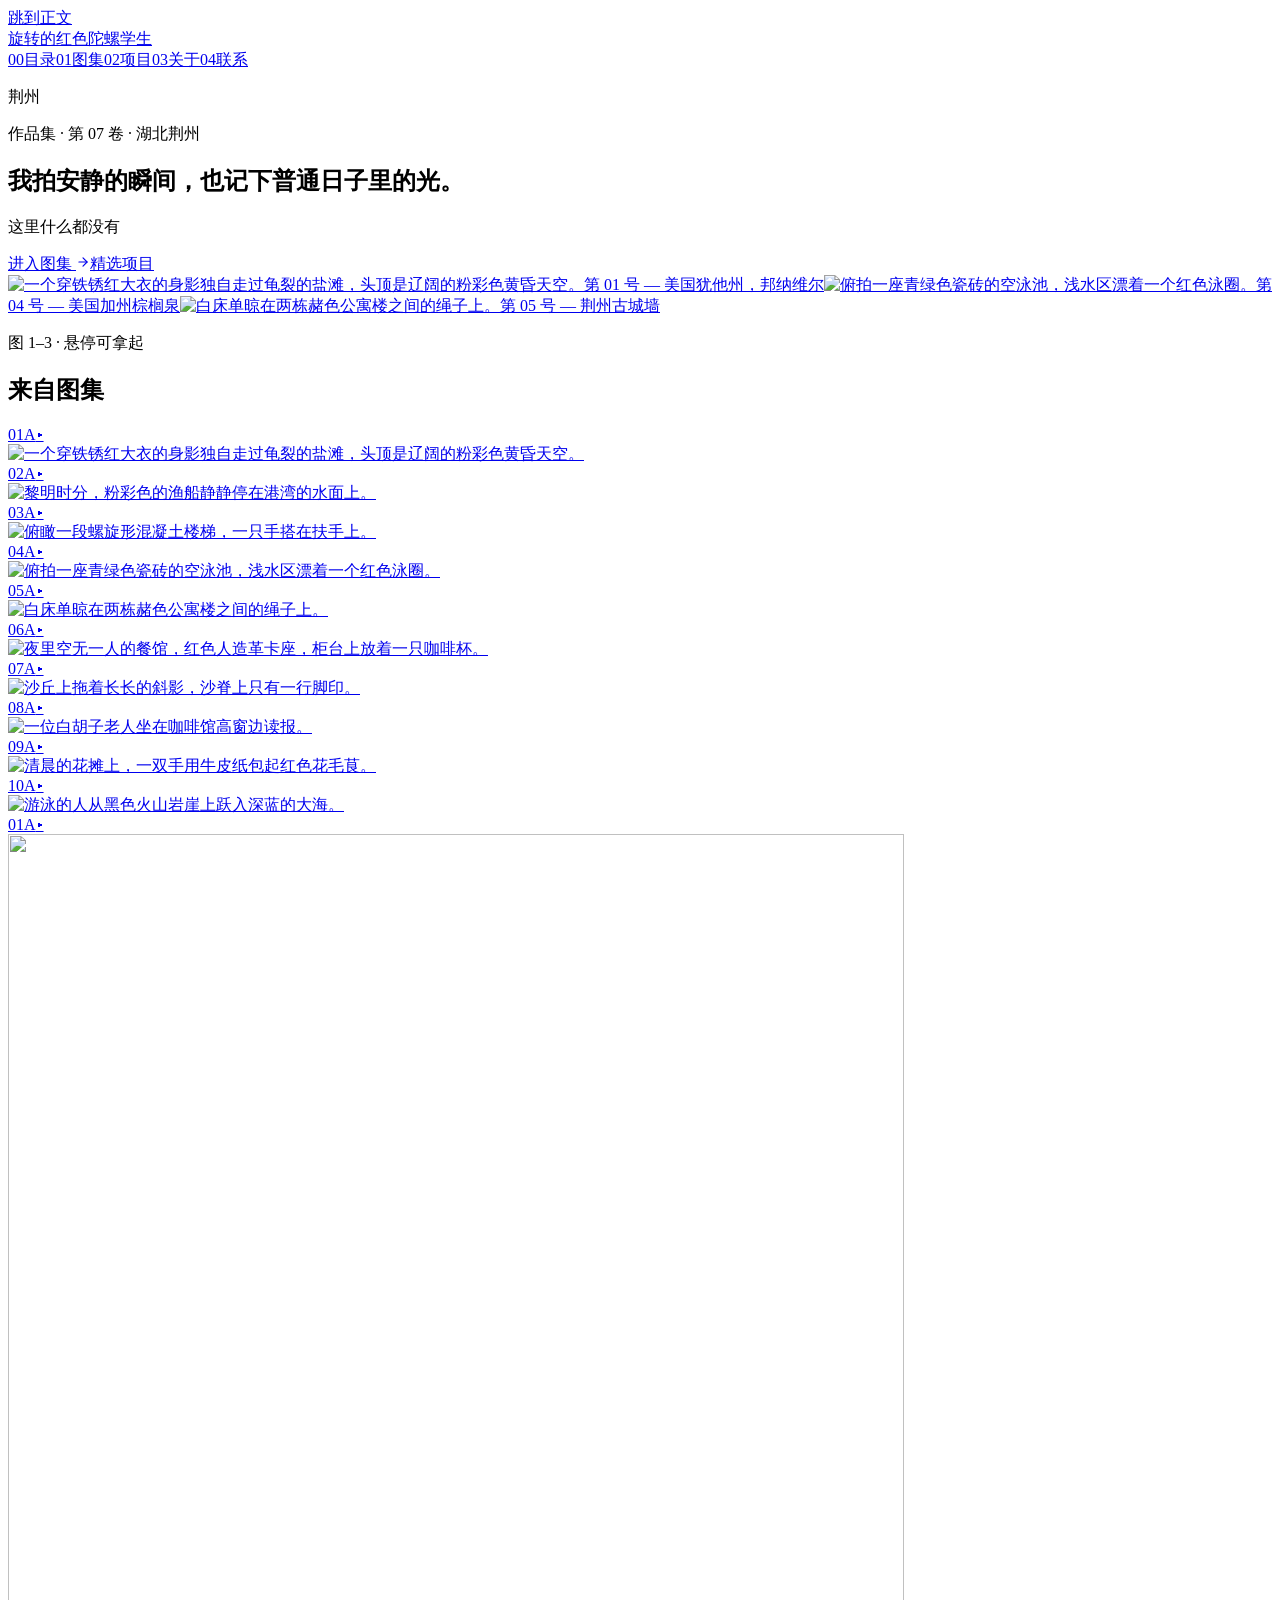
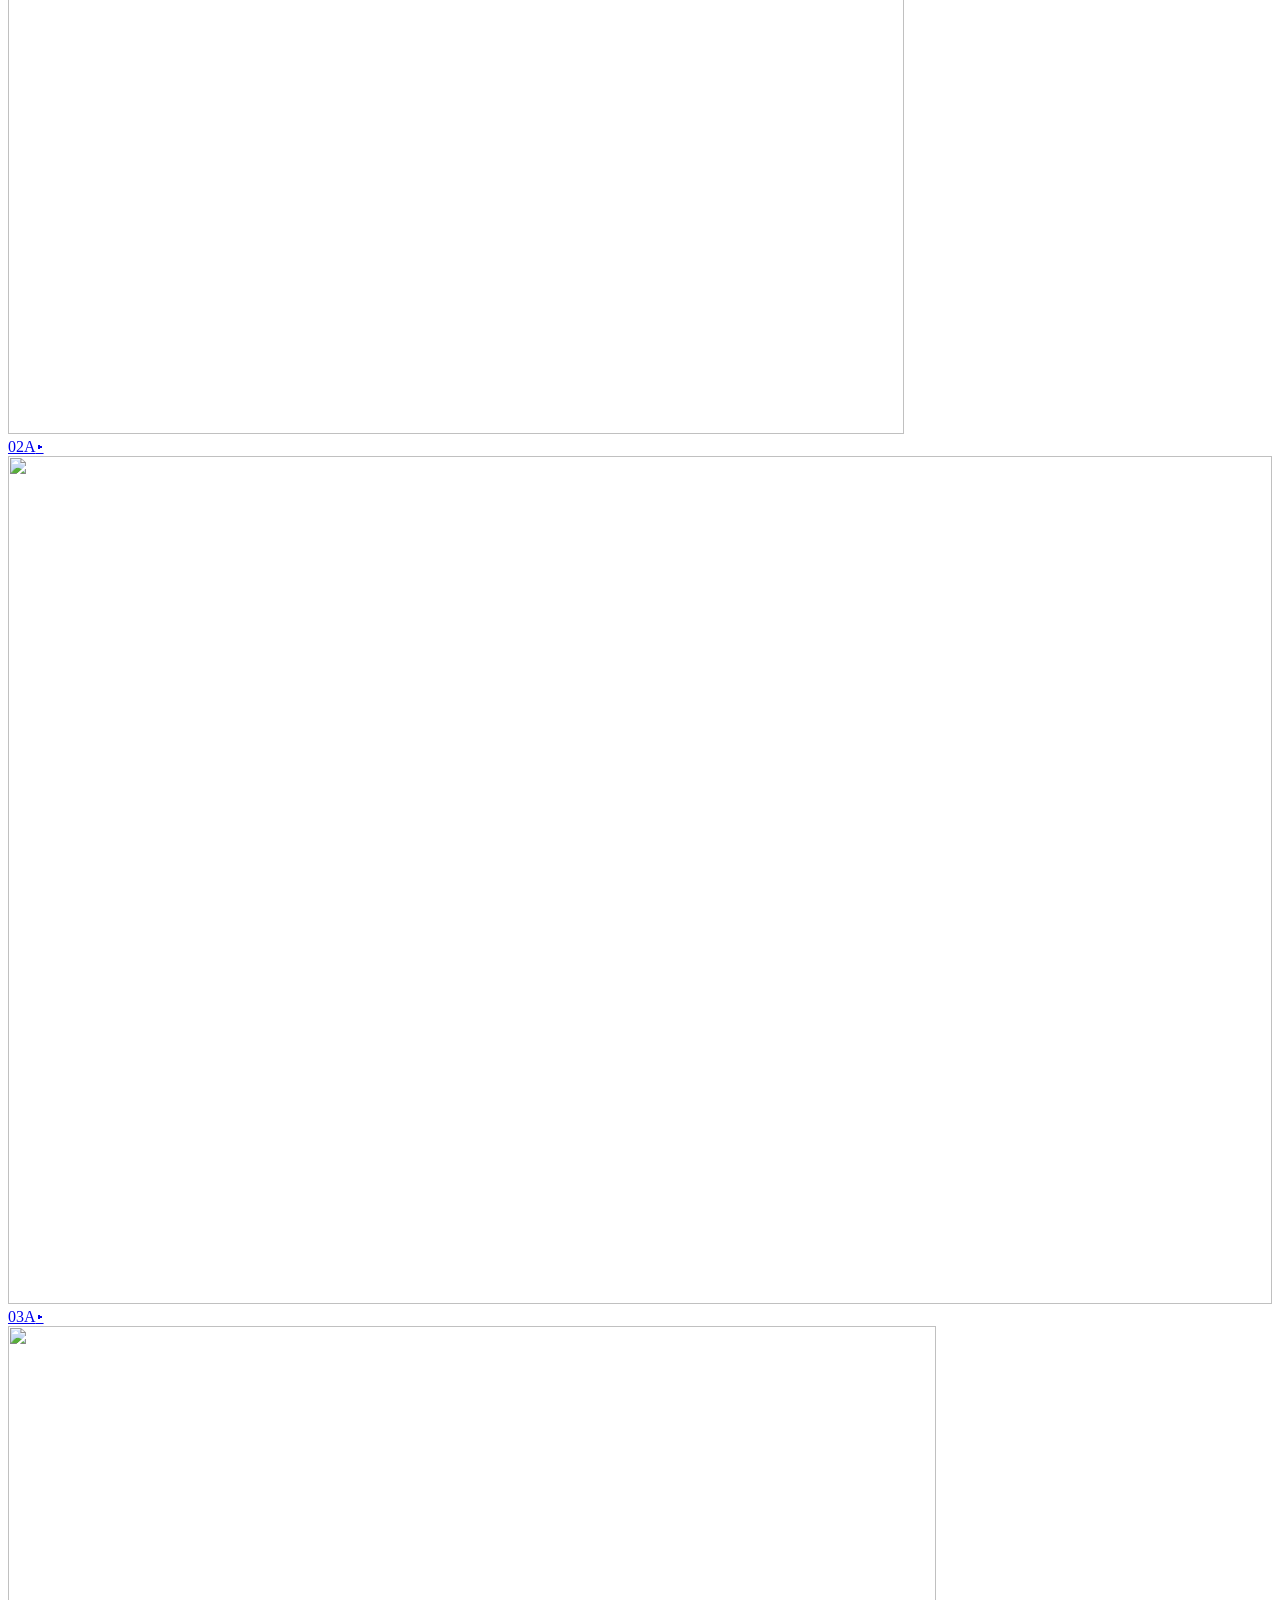
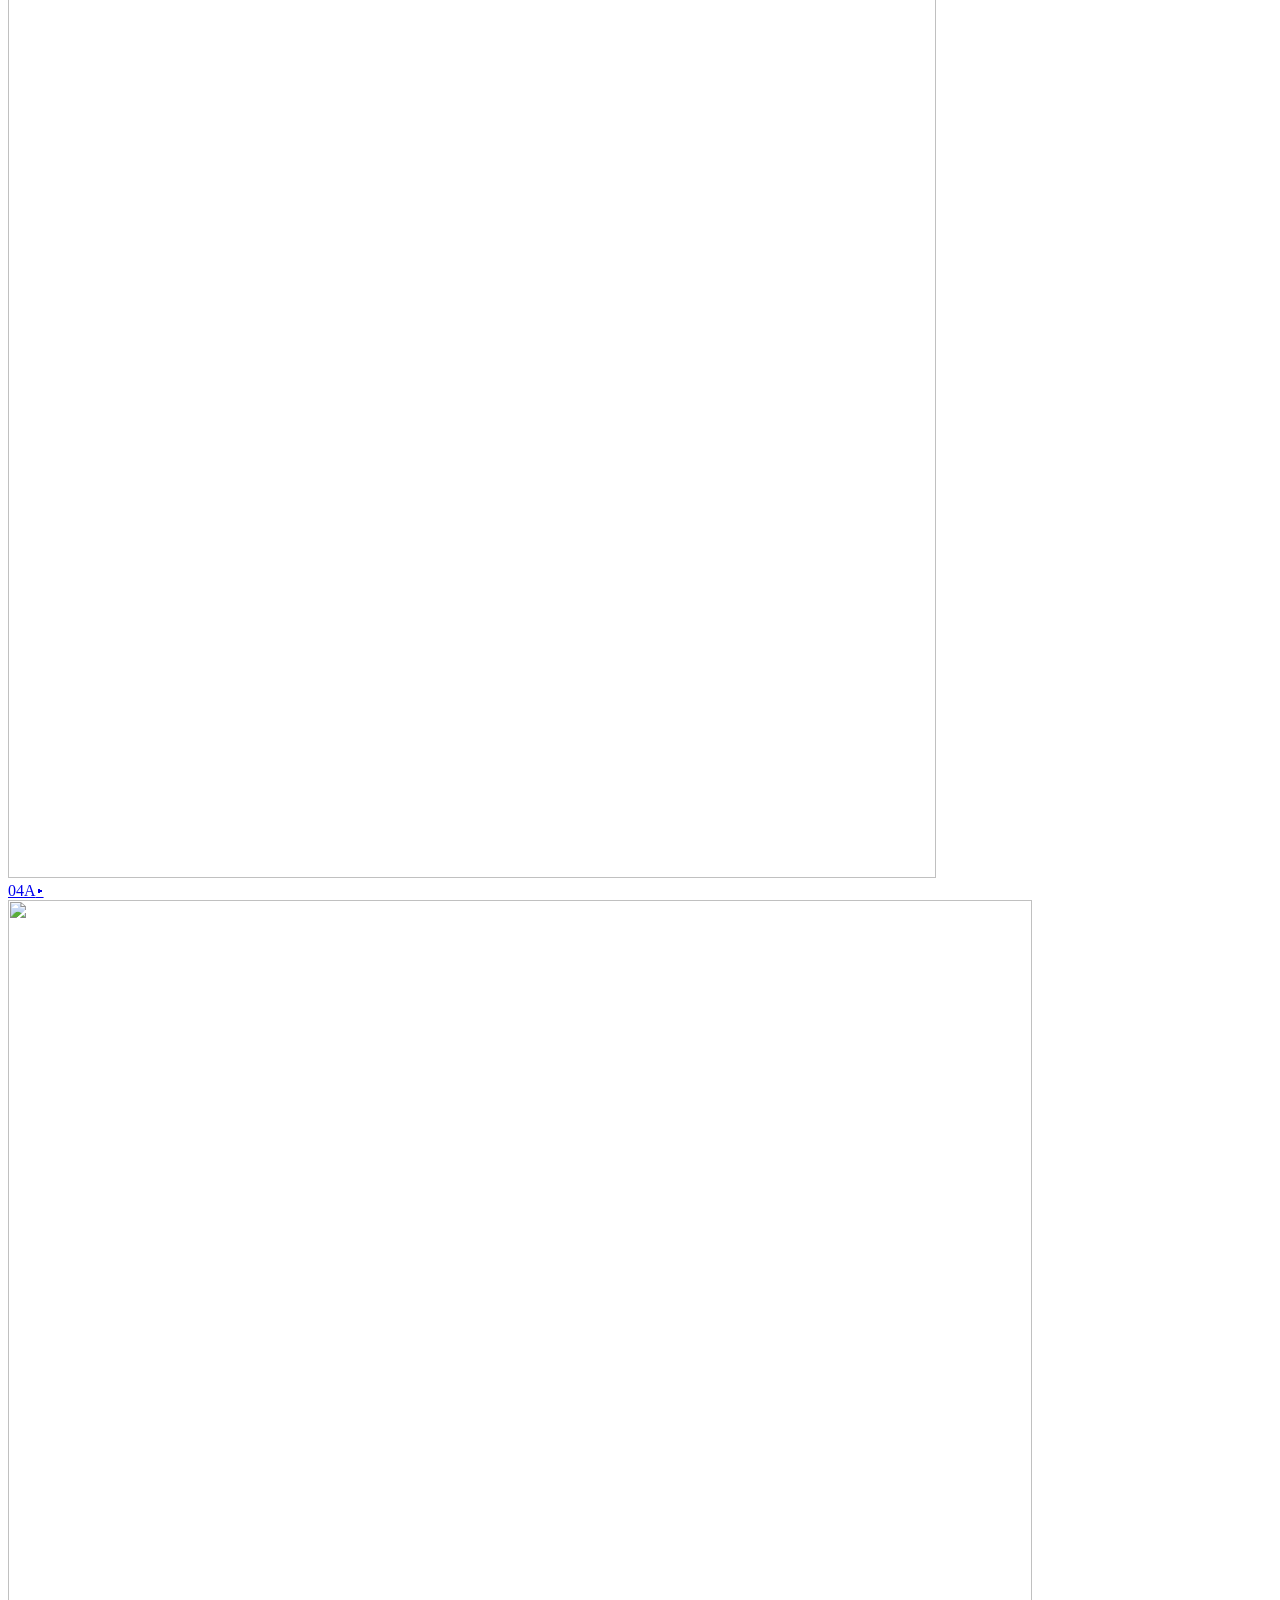
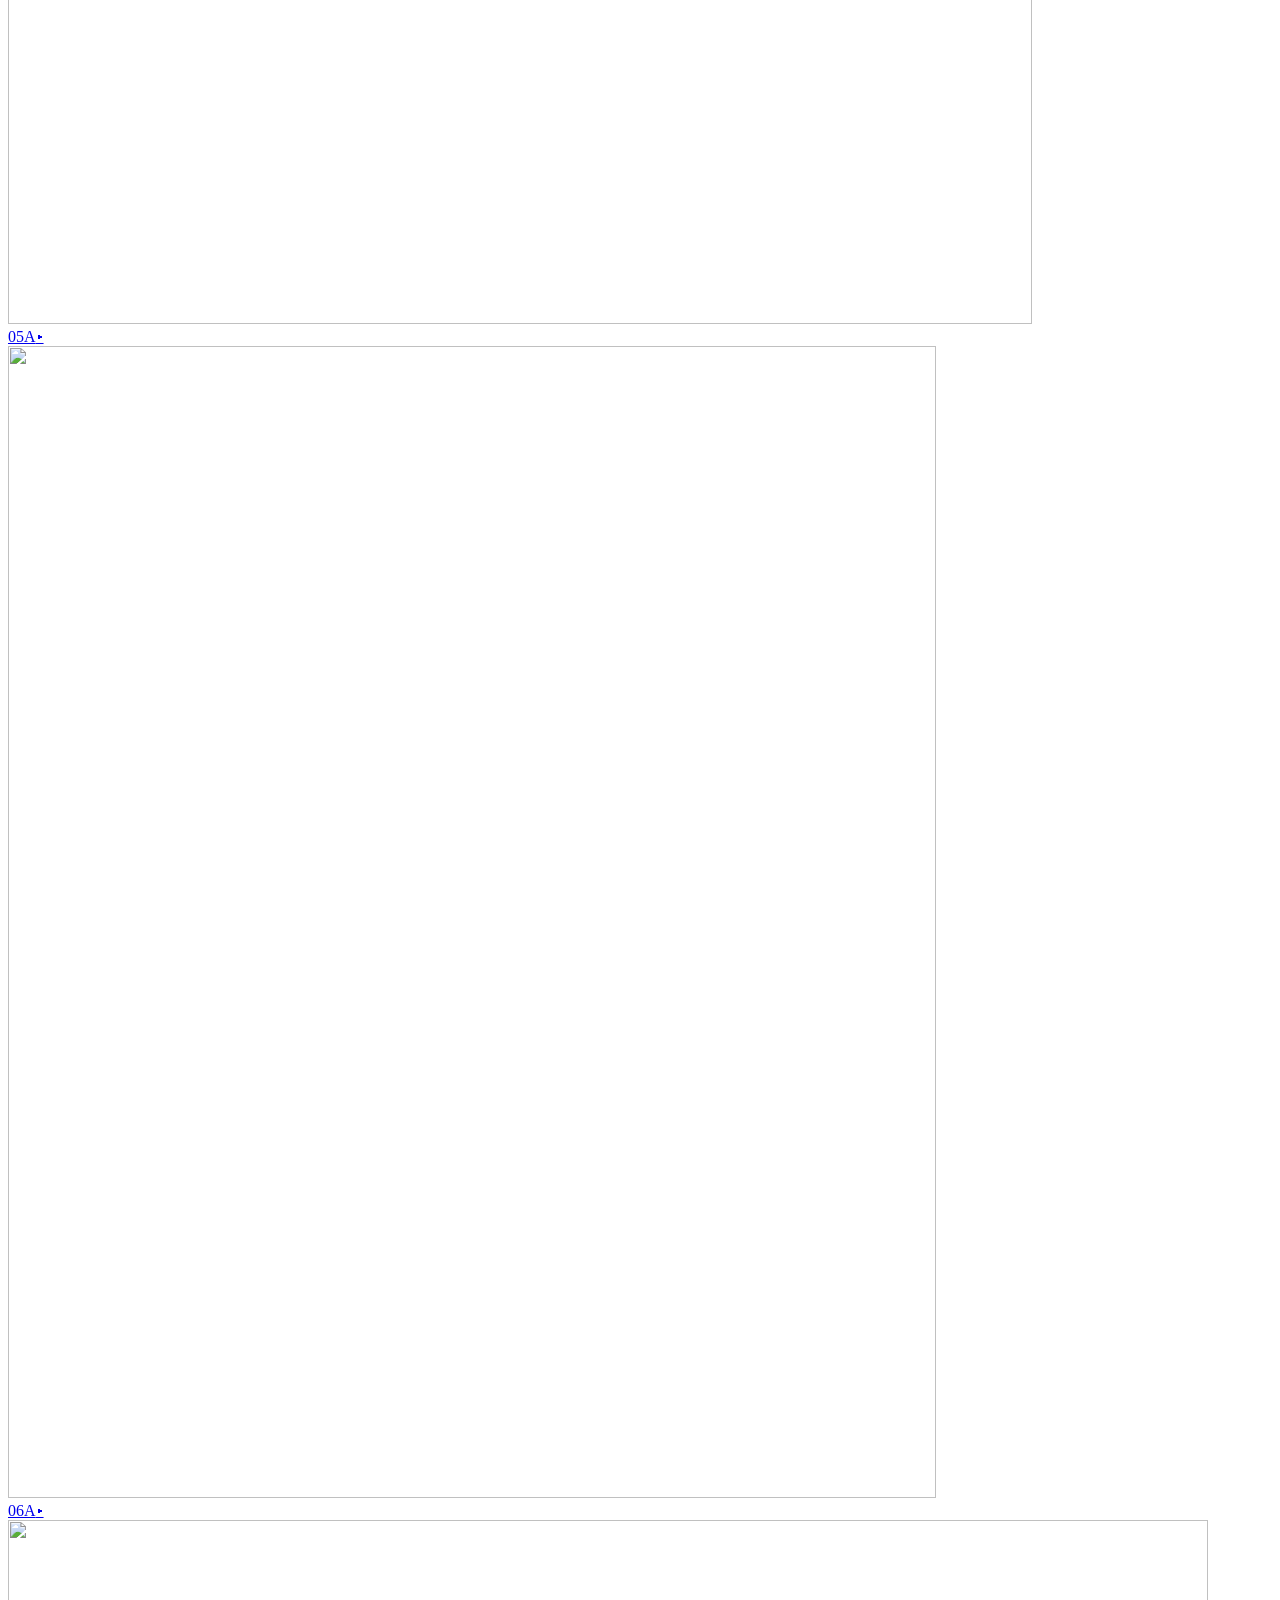
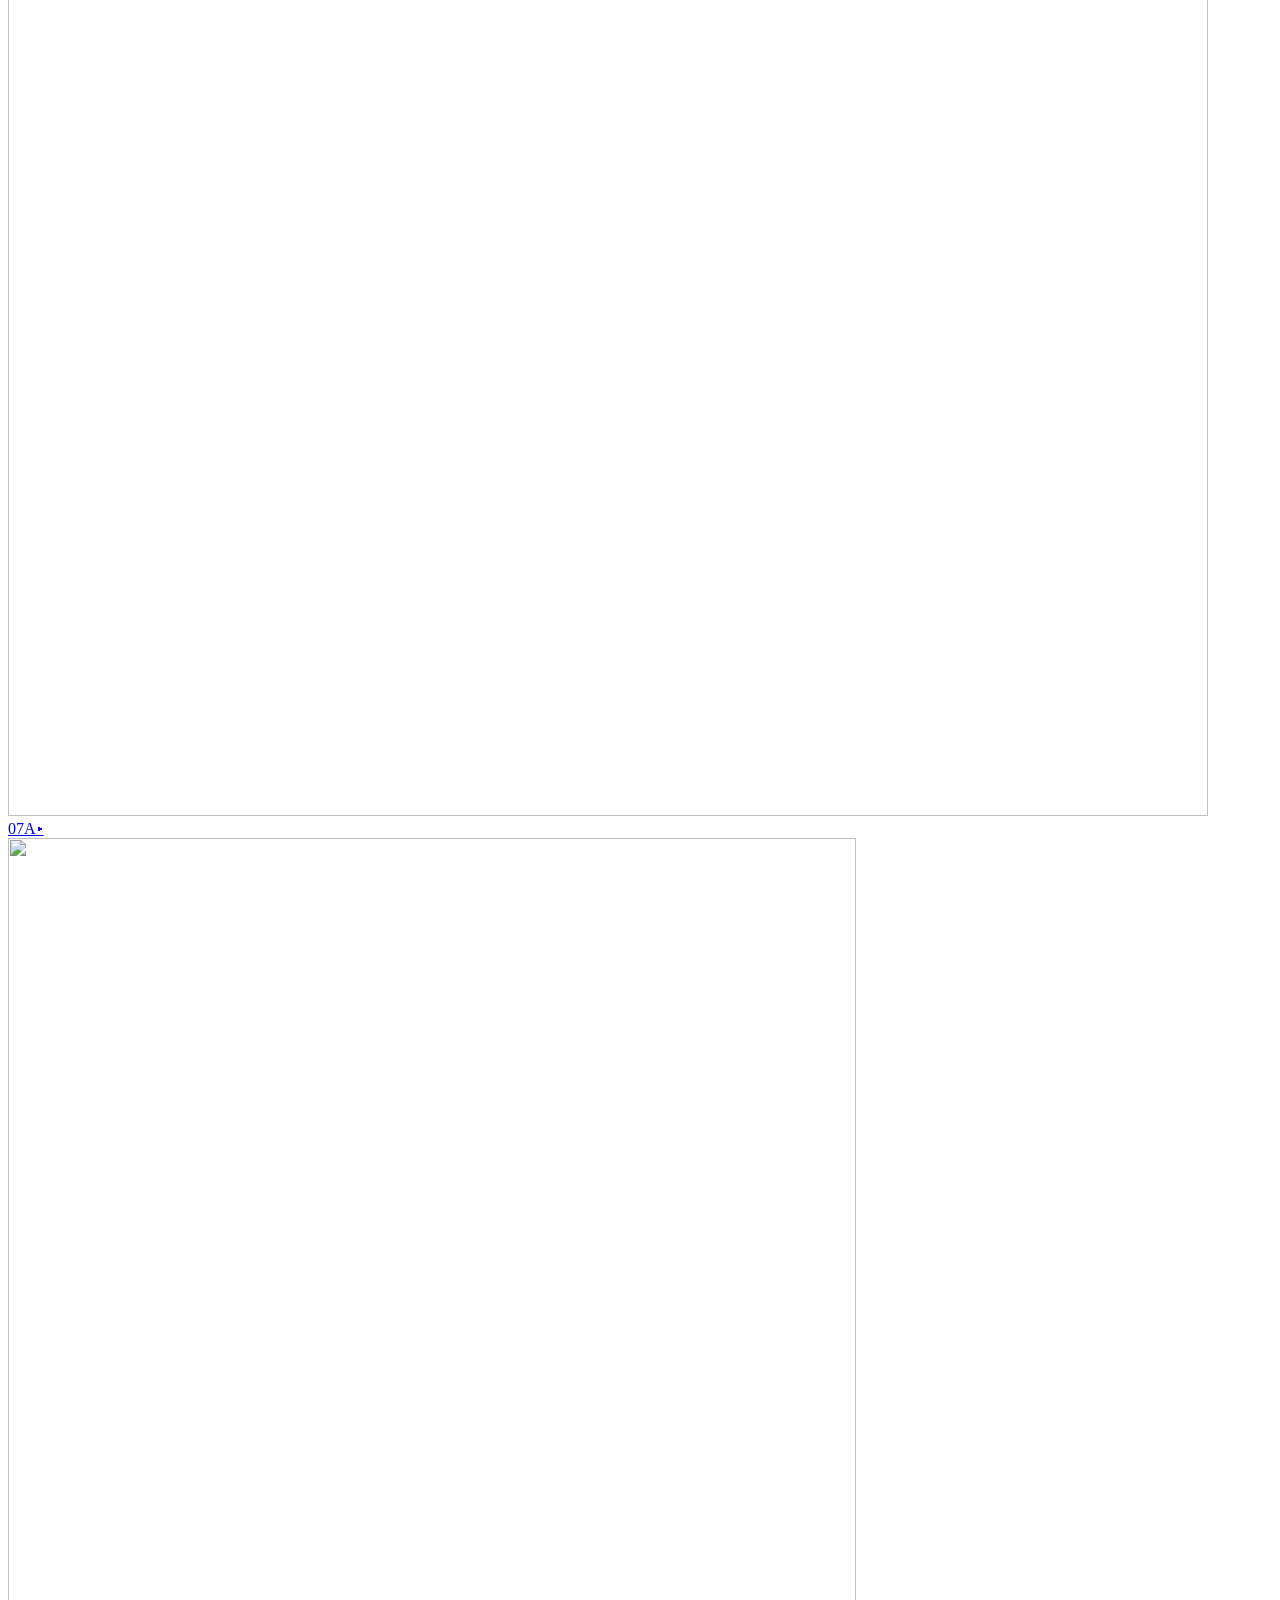
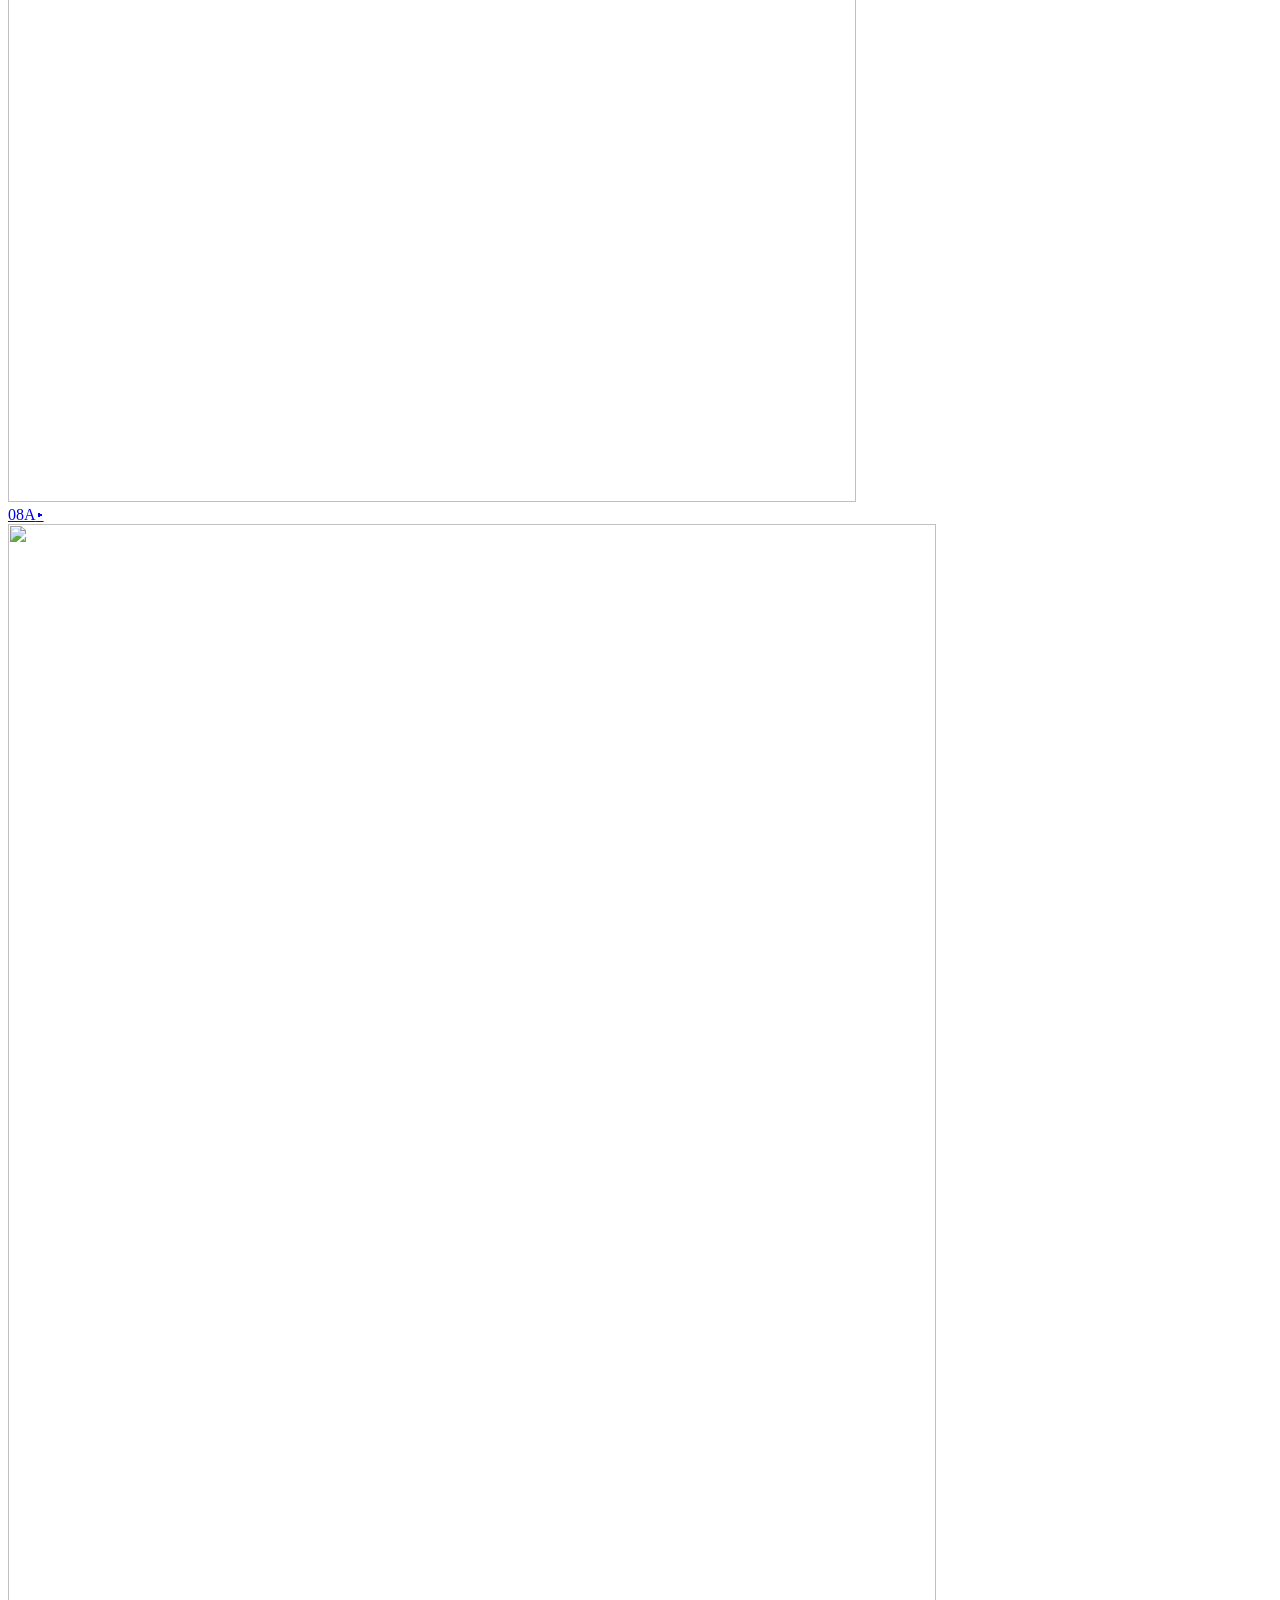
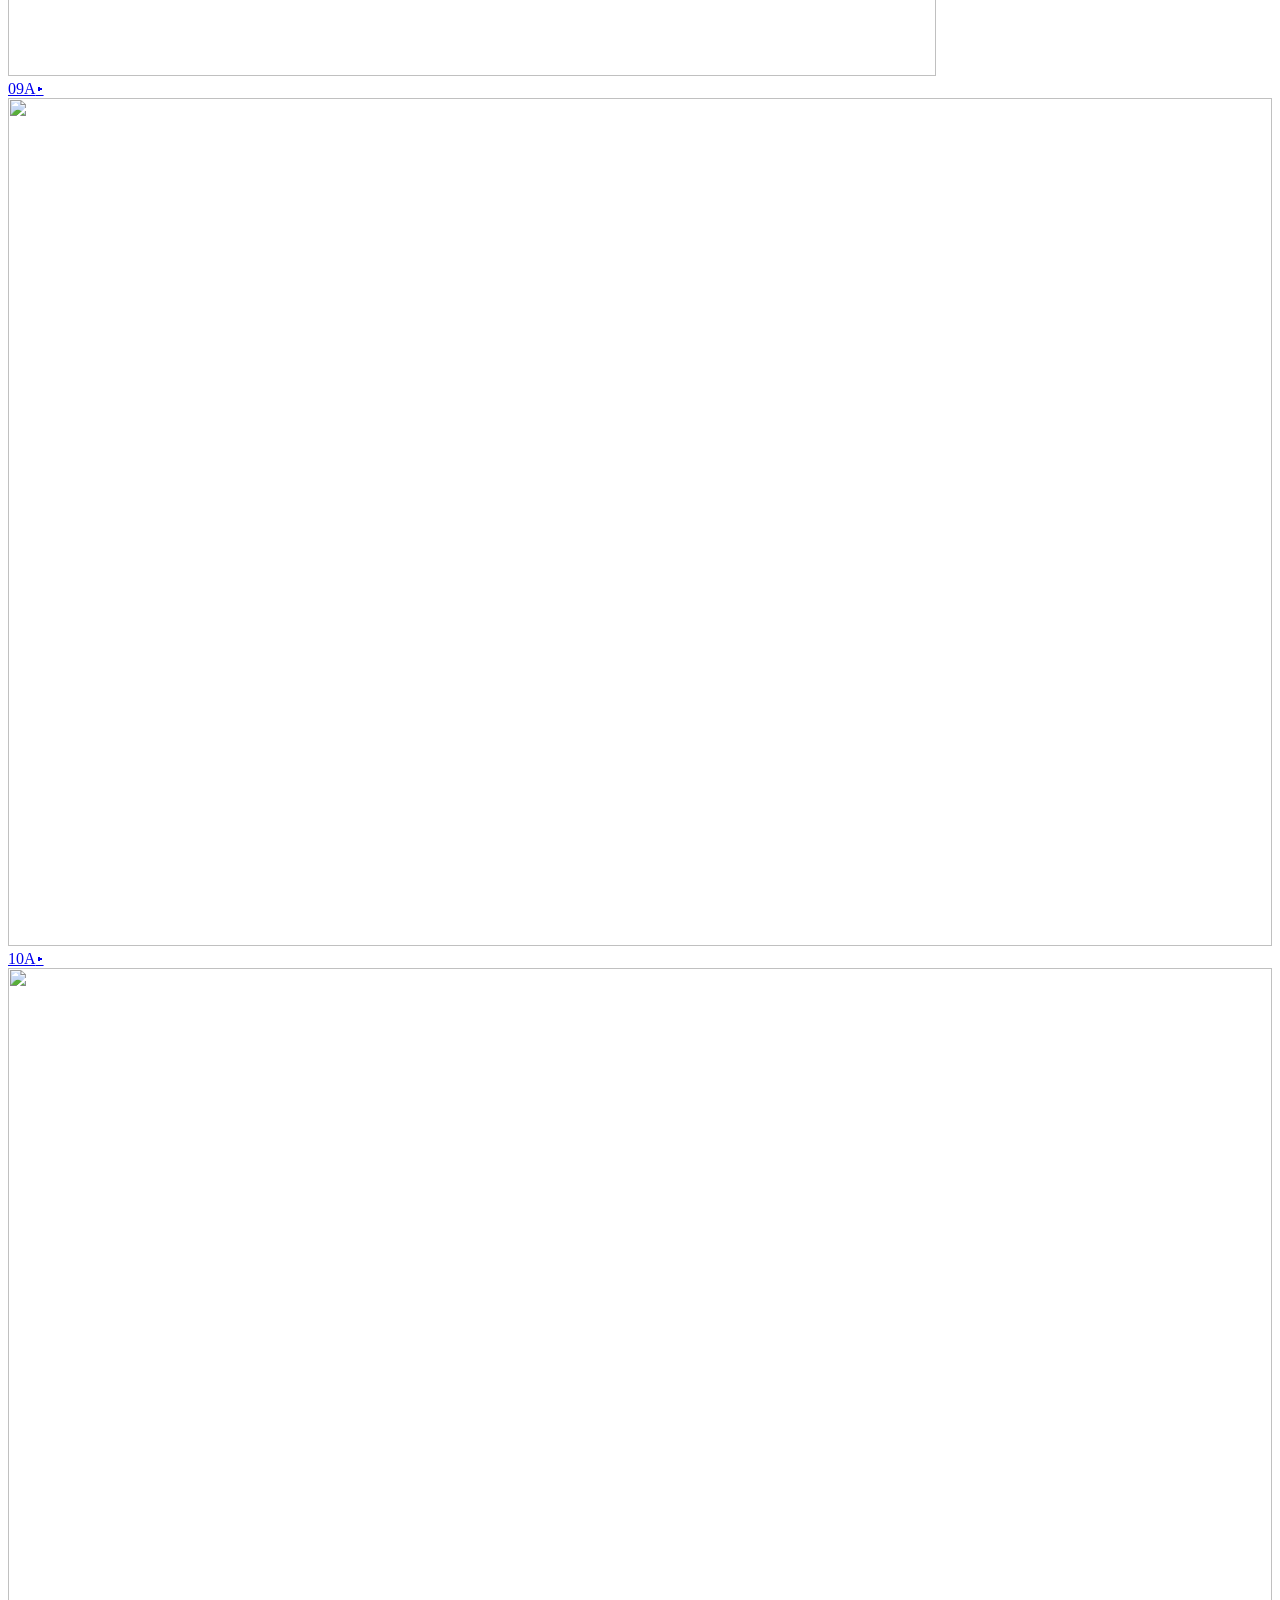
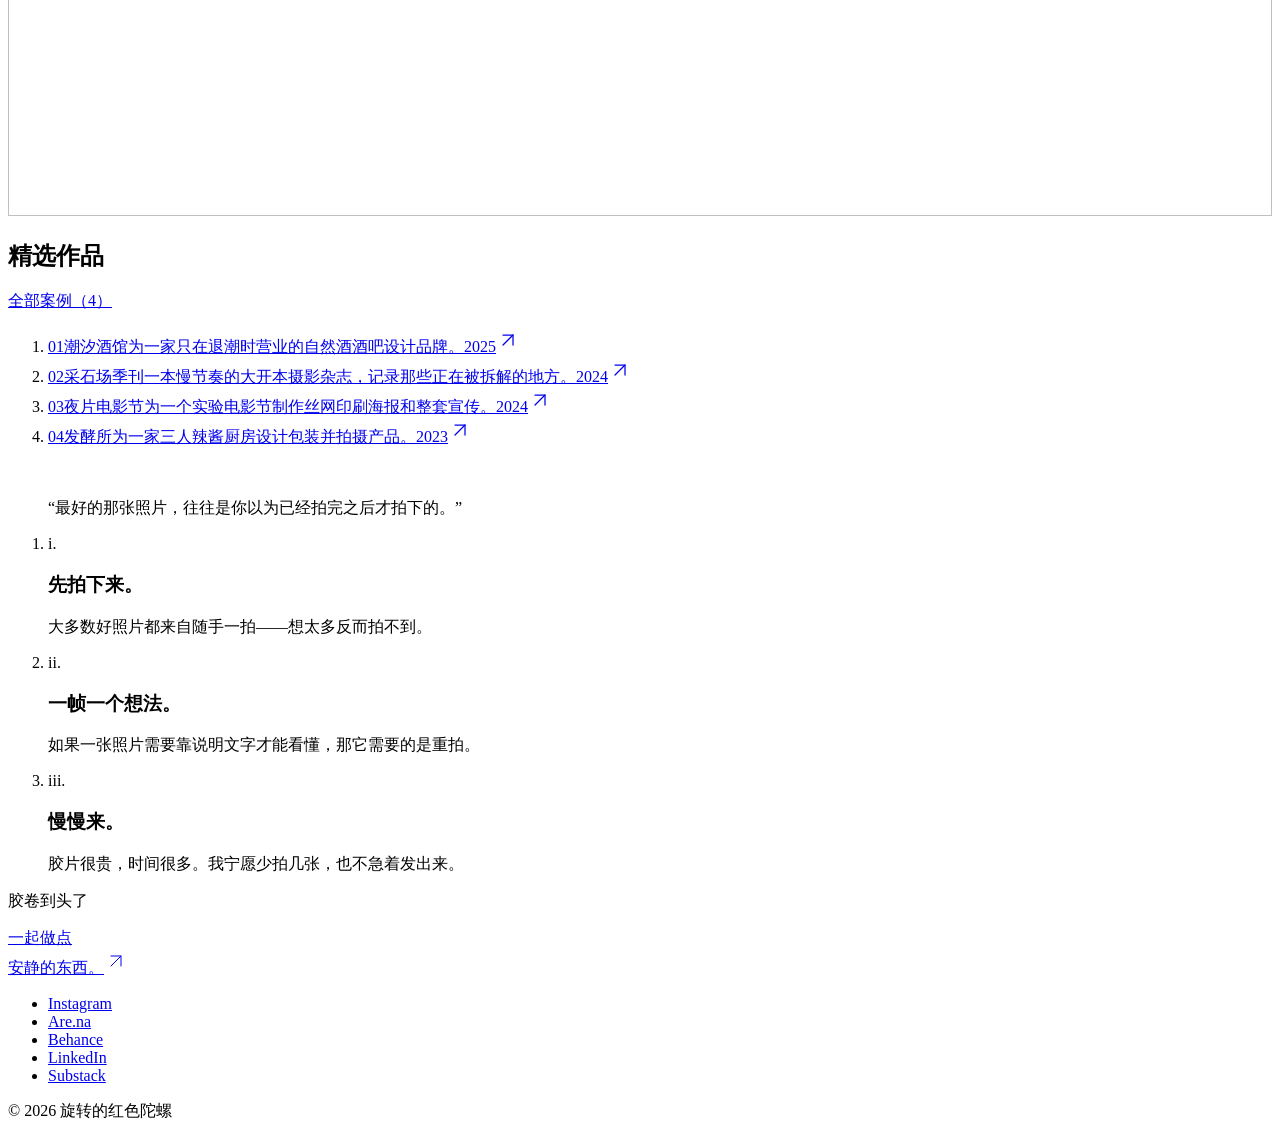
==== index.html @ 3d4faf11 "add index.html" ====
<!DOCTYPE html><html lang="zh-CN"><head><meta charSet="utf-8"/><meta name="viewport" content="width=device-width, initial-scale=1"/><link rel="preload" as="image" href="/img/g-salt-flats.jpg" imageSizes="(min-width: 1024px) 22vw, 50vw" fetchPriority="high"/><link rel="stylesheet" href="https://fonts.googleapis.com/css2?family=Baloo+2:wght@400..700&amp;family=Nunito:wght@400..700&amp;family=ZCOOL+KuaiLe&amp;family=Noto+Sans+SC:wght@400..700&amp;family=DM+Mono:wght@400;500&amp;display=swap" data-precedence="default"/><link rel="stylesheet" href="/assets/index-D5FNRc_W.css" data-precedence="default"/><title>学生 | 旋转的红色陀螺</title><meta property="og:type" content="website"/><meta name="twitter:card" content="summary_large_image"/><meta name="theme-color" content="#e0f0ff"/><meta name="description" content="我是湖北的，湖北十堰的…"/><meta property="og:title" content="学生 | 旋转的红色陀螺"/><meta property="og:description" content="我是湖北的，湖北十堰的…"/><link rel="modulepreload" href="/assets/index-CX7kcHYN.js" fetchPriority="low"/><link rel="modulepreload" href="/assets/routes-DxwgKzy1.js" fetchPriority="low"/><link rel="modulepreload" href="/assets/allProjects-KW-Y3Yu3.js" fetchPriority="low"/><link rel="modulepreload" href="/assets/arrow-right-p7221cmY.js" fetchPriority="low"/><link rel="modulepreload" href="/assets/Photo-CbA8ItSw.js" fetchPriority="low"/><link rel="modulepreload" href="/assets/gallery-BbaZlMOZ.js" fetchPriority="low"/><link rel="preconnect" href="https://fonts.googleapis.com"/><link rel="preconnect" href="https://fonts.gstatic.com" crossorigin="anonymous"/></head><body><a href="#main-content" class="sr-only focus:not-sr-only focus:fixed focus:top-3 focus:left-3 focus:z-[70] focus:bg-ink focus:text-paper focus:p-4">跳到正文</a><header class="sticky top-0 z-40 border-b border-ink/15 bg-paper/85 backdrop-blur-md"><div class="mx-auto flex max-w-[1500px] flex-wrap items-center justify-between gap-x-8 gap-y-3 px-5 py-4 md:px-10"><a class="group flex items-baseline gap-3 active" href="/" data-status="active" aria-current="page"><span class="font-display text-2xl italic leading-none tracking-tight">旋转的红色陀螺</span><span class="label hidden text-ink-soft sm:inline">学生</span></a><nav aria-label="主导航" class="flex flex-wrap gap-x-6 gap-y-2"><a class="group label flex items-baseline gap-1.5 text-ink-soft transition-colors hover:text-ink data-[status=active]:text-ink active" href="/" data-status="active" aria-current="page"><span class="text-[0.6rem] text-safelight opacity-0 transition-opacity group-hover:opacity-100 group-data-[status=active]:opacity-100">00</span><span class="link-wipe pb-0.5">目录</span></a><a class="group label flex items-baseline gap-1.5 text-ink-soft transition-colors hover:text-ink data-[status=active]:text-ink" href="/gallery"><span class="text-[0.6rem] text-safelight opacity-0 transition-opacity group-hover:opacity-100 group-data-[status=active]:opacity-100">01</span><span class="link-wipe pb-0.5">图集</span></a><a class="group label flex items-baseline gap-1.5 text-ink-soft transition-colors hover:text-ink data-[status=active]:text-ink" href="/projects"><span class="text-[0.6rem] text-safelight opacity-0 transition-opacity group-hover:opacity-100 group-data-[status=active]:opacity-100">02</span><span class="link-wipe pb-0.5">项目</span></a><a class="group label flex items-baseline gap-1.5 text-ink-soft transition-colors hover:text-ink data-[status=active]:text-ink" href="/about"><span class="text-[0.6rem] text-safelight opacity-0 transition-opacity group-hover:opacity-100 group-data-[status=active]:opacity-100">03</span><span class="link-wipe pb-0.5">关于</span></a><a class="group label flex items-baseline gap-1.5 text-ink-soft transition-colors hover:text-ink data-[status=active]:text-ink" href="/contact"><span class="text-[0.6rem] text-safelight opacity-0 transition-opacity group-hover:opacity-100 group-data-[status=active]:opacity-100">04</span><span class="link-wipe pb-0.5">联系</span></a></nav><p class="label hidden items-center gap-2 text-ink-soft lg:flex"><span class="relative flex size-2"><span class="absolute inline-flex size-full animate-ping rounded-full bg-safelight opacity-60"></span><span class="relative inline-flex size-2 rounded-full bg-safelight"></span></span>荆州 </p></div></header><main id="main-content" tabindex="-1"><!--$--><section class="mx-auto grid max-w-[1500px] gap-12 px-5 pt-14 pb-20 md:px-10 lg:grid-cols-12 lg:pt-20"><div class="lg:col-span-7 lg:pt-10"><p class="label animate-rise text-ink-soft">作品集 · 第 07 卷 · <!-- -->湖北荆州</p><h1 class="mt-8 font-display text-[clamp(3rem,6.2vw,6.2rem)] leading-[1.08] tracking-[-0.02em]"><span class="block animate-rise [animation-delay:100ms]">我拍</span><span class="block animate-rise italic text-safelight [animation-delay:200ms]">安静的瞬间，</span><span class="block animate-rise [animation-delay:300ms]">也记下</span><span class="block animate-rise [animation-delay:400ms]">普通日子里的光。</span></h1><div class="mt-10 grid max-w-xl animate-rise gap-8 [animation-delay:550ms] sm:grid-cols-[auto_1fr]"><span aria-hidden="true" class="mt-3 hidden h-px w-16 bg-ink sm:block"></span><div><p class="text-lg leading-relaxed text-ink-soft">这里什么都没有</p><div class="mt-8 flex flex-wrap items-center gap-6"><a class="contact-button" href="/gallery">进入图集 <svg xmlns="http://www.w3.org/2000/svg" width="14" height="14" viewBox="0 0 24 24" fill="none" stroke="currentColor" stroke-width="2" stroke-linecap="round" stroke-linejoin="round" class="lucide lucide-arrow-right" aria-hidden="true"><path d="M5 12h14"></path><path d="m12 5 7 7-7 7"></path></svg></a><a class="label link-wipe pb-1" href="/projects">精选项目</a></div></div></div></div><div class="relative aspect-[4/5] lg:col-span-5 lg:aspect-auto lg:min-h-[640px]"><a class="group absolute block bg-white p-2 pb-8 shadow-[0_30px_60px_-30px_rgba(22,19,15,0.55)] transition-transform duration-700 ease-out hover:z-40 hover:rotate-0 hover:scale-[1.04] sm:p-3 sm:pb-10 left-[4%] top-[6%] w-[54%] -rotate-[5deg] z-10" href="/gallery#frame-01"><img src="/img/g-salt-flats.jpg" sizes="(min-width: 1024px) 22vw, 50vw" alt="一个穿铁锈红大衣的身影独自走过龟裂的盐滩，头顶是辽阔的粉彩色黄昏天空。" loading="eager" fetchPriority="high" decoding="async" width="896" height="1200" class="block h-auto w-full animate-develop" style="animation-delay:200ms"/><span class="label absolute bottom-2 left-3 text-[0.6rem] text-ink-soft sm:bottom-3">第 <!-- -->01<!-- --> 号 — <!-- -->美国犹他州，邦纳维尔</span></a><a class="group absolute block bg-white p-2 pb-8 shadow-[0_30px_60px_-30px_rgba(22,19,15,0.55)] transition-transform duration-700 ease-out hover:z-40 hover:rotate-0 hover:scale-[1.04] sm:p-3 sm:pb-10 right-[2%] top-0 w-[44%] rotate-[4deg] z-20" href="/gallery#frame-04"><img src="/img/g-pool.jpg" sizes="(min-width: 1024px) 22vw, 50vw" alt="俯拍一座青绿色瓷砖的空泳池，浅水区漂着一个红色泳圈。" loading="lazy" fetchPriority="auto" decoding="async" width="1024" height="1024" class="block h-auto w-full animate-develop" style="animation-delay:450ms"/><span class="label absolute bottom-2 left-3 text-[0.6rem] text-ink-soft sm:bottom-3">第 <!-- -->04<!-- --> 号 — <!-- -->美国加州棕榈泉</span></a><a class="group absolute block bg-white p-2 pb-8 shadow-[0_30px_60px_-30px_rgba(22,19,15,0.55)] transition-transform duration-700 ease-out hover:z-40 hover:rotate-0 hover:scale-[1.04] sm:p-3 sm:pb-10 left-[30%] bottom-0 w-[42%] rotate-[1.5deg] z-30" href="/gallery#frame-05"><img src="/img/g-laundry.jpg" sizes="(min-width: 1024px) 22vw, 50vw" alt="白床单晾在两栋赭色公寓楼之间的绳子上。" loading="lazy" fetchPriority="auto" decoding="async" width="928" height="1152" class="block h-auto w-full animate-develop" style="animation-delay:700ms"/><span class="label absolute bottom-2 left-3 text-[0.6rem] text-ink-soft sm:bottom-3">第 <!-- -->05<!-- --> 号 — <!-- -->荆州古城墙</span></a><p class="label absolute -bottom-8 right-0 text-ink-soft">图 1–3 · 悬停可拿起</p></div></section><section aria-labelledby="sheet" class="overflow-hidden bg-ink py-6 text-paper"><h2 id="sheet" class="sr-only">来自图集</h2><div class="flex w-max animate-marquee gap-4 hover:[animation-play-state:paused]"><a aria-hidden="false" class="group relative block shrink-0" href="/gallery#frame-01"><div class="flex justify-between px-1 pb-1.5 font-mono text-[0.6rem] text-safelight"><span>01<!-- -->A</span><span aria-hidden="true">▸</span></div><img src="/img/g-salt-flats.jpg" sizes="200px" alt="一个穿铁锈红大衣的身影独自走过龟裂的盐滩，头顶是辽阔的粉彩色黄昏天空。" loading="lazy" fetchPriority="auto" decoding="async" class="h-32 w-auto opacity-75 grayscale transition duration-500 group-hover:opacity-100 group-hover:grayscale-0 md:h-40" width="896" height="1200"/></a><a aria-hidden="false" class="group relative block shrink-0" href="/gallery#frame-02"><div class="flex justify-between px-1 pb-1.5 font-mono text-[0.6rem] text-safelight"><span>02<!-- -->A</span><span aria-hidden="true">▸</span></div><img src="/img/g-harbour.jpg" sizes="200px" alt="黎明时分，粉彩色的渔船静静停在港湾的水面上。" loading="lazy" fetchPriority="auto" decoding="async" class="h-32 w-auto opacity-75 grayscale transition duration-500 group-hover:opacity-100 group-hover:grayscale-0 md:h-40" width="1264" height="848"/></a><a aria-hidden="false" class="group relative block shrink-0" href="/gallery#frame-03"><div class="flex justify-between px-1 pb-1.5 font-mono text-[0.6rem] text-safelight"><span>03<!-- -->A</span><span aria-hidden="true">▸</span></div><img src="/img/g-stair.jpg" sizes="200px" alt="俯瞰一段螺旋形混凝土楼梯，一只手搭在扶手上。" loading="lazy" fetchPriority="auto" decoding="async" class="h-32 w-auto opacity-75 grayscale transition duration-500 group-hover:opacity-100 group-hover:grayscale-0 md:h-40" width="928" height="1152"/></a><a aria-hidden="false" class="group relative block shrink-0" href="/gallery#frame-04"><div class="flex justify-between px-1 pb-1.5 font-mono text-[0.6rem] text-safelight"><span>04<!-- -->A</span><span aria-hidden="true">▸</span></div><img src="/img/g-pool.jpg" sizes="200px" alt="俯拍一座青绿色瓷砖的空泳池，浅水区漂着一个红色泳圈。" loading="lazy" fetchPriority="auto" decoding="async" class="h-32 w-auto opacity-75 grayscale transition duration-500 group-hover:opacity-100 group-hover:grayscale-0 md:h-40" width="1024" height="1024"/></a><a aria-hidden="false" class="group relative block shrink-0" href="/gallery#frame-05"><div class="flex justify-between px-1 pb-1.5 font-mono text-[0.6rem] text-safelight"><span>05<!-- -->A</span><span aria-hidden="true">▸</span></div><img src="/img/g-laundry.jpg" sizes="200px" alt="白床单晾在两栋赭色公寓楼之间的绳子上。" loading="lazy" fetchPriority="auto" decoding="async" class="h-32 w-auto opacity-75 grayscale transition duration-500 group-hover:opacity-100 group-hover:grayscale-0 md:h-40" width="928" height="1152"/></a><a aria-hidden="false" class="group relative block shrink-0" href="/gallery#frame-06"><div class="flex justify-between px-1 pb-1.5 font-mono text-[0.6rem] text-safelight"><span>06<!-- -->A</span><span aria-hidden="true">▸</span></div><img src="/img/g-diner.jpg" sizes="200px" alt="夜里空无一人的餐馆，红色人造革卡座，柜台上放着一只咖啡杯。" loading="lazy" fetchPriority="auto" decoding="async" class="h-32 w-auto opacity-75 grayscale transition duration-500 group-hover:opacity-100 group-hover:grayscale-0 md:h-40" width="1200" height="896"/></a><a aria-hidden="false" class="group relative block shrink-0" href="/gallery#frame-07"><div class="flex justify-between px-1 pb-1.5 font-mono text-[0.6rem] text-safelight"><span>07<!-- -->A</span><span aria-hidden="true">▸</span></div><img src="/img/g-dunes.jpg" sizes="200px" alt="沙丘上拖着长长的斜影，沙脊上只有一行脚印。" loading="lazy" fetchPriority="auto" decoding="async" class="h-32 w-auto opacity-75 grayscale transition duration-500 group-hover:opacity-100 group-hover:grayscale-0 md:h-40" width="848" height="1264"/></a><a aria-hidden="false" class="group relative block shrink-0" href="/gallery#frame-08"><div class="flex justify-between px-1 pb-1.5 font-mono text-[0.6rem] text-safelight"><span>08<!-- -->A</span><span aria-hidden="true">▸</span></div><img src="/img/g-portrait-window.jpg" sizes="200px" alt="一位白胡子老人坐在咖啡馆高窗边读报。" loading="lazy" fetchPriority="auto" decoding="async" class="h-32 w-auto opacity-75 grayscale transition duration-500 group-hover:opacity-100 group-hover:grayscale-0 md:h-40" width="928" height="1152"/></a><a aria-hidden="false" class="group relative block shrink-0" href="/gallery#frame-09"><div class="flex justify-between px-1 pb-1.5 font-mono text-[0.6rem] text-safelight"><span>09<!-- -->A</span><span aria-hidden="true">▸</span></div><img src="/img/g-market.jpg" sizes="200px" alt="清晨的花摊上，一双手用牛皮纸包起红色花毛茛。" loading="lazy" fetchPriority="auto" decoding="async" class="h-32 w-auto opacity-75 grayscale transition duration-500 group-hover:opacity-100 group-hover:grayscale-0 md:h-40" width="1264" height="848"/></a><a aria-hidden="false" class="group relative block shrink-0" href="/gallery#frame-10"><div class="flex justify-between px-1 pb-1.5 font-mono text-[0.6rem] text-safelight"><span>10<!-- -->A</span><span aria-hidden="true">▸</span></div><img src="/img/g-cliffs.jpg" sizes="200px" alt="游泳的人从黑色火山岩崖上跃入深蓝的大海。" loading="lazy" fetchPriority="auto" decoding="async" class="h-32 w-auto opacity-75 grayscale transition duration-500 group-hover:opacity-100 group-hover:grayscale-0 md:h-40" width="1264" height="848"/></a><a aria-hidden="true" tabindex="-1" class="group relative block shrink-0" href="/gallery#frame-01"><div class="flex justify-between px-1 pb-1.5 font-mono text-[0.6rem] text-safelight"><span>01<!-- -->A</span><span aria-hidden="true">▸</span></div><img src="/img/g-salt-flats.jpg" sizes="200px" alt="" loading="lazy" fetchPriority="auto" decoding="async" class="h-32 w-auto opacity-75 grayscale transition duration-500 group-hover:opacity-100 group-hover:grayscale-0 md:h-40" width="896" height="1200"/></a><a aria-hidden="true" tabindex="-1" class="group relative block shrink-0" href="/gallery#frame-02"><div class="flex justify-between px-1 pb-1.5 font-mono text-[0.6rem] text-safelight"><span>02<!-- -->A</span><span aria-hidden="true">▸</span></div><img src="/img/g-harbour.jpg" sizes="200px" alt="" loading="lazy" fetchPriority="auto" decoding="async" class="h-32 w-auto opacity-75 grayscale transition duration-500 group-hover:opacity-100 group-hover:grayscale-0 md:h-40" width="1264" height="848"/></a><a aria-hidden="true" tabindex="-1" class="group relative block shrink-0" href="/gallery#frame-03"><div class="flex justify-between px-1 pb-1.5 font-mono text-[0.6rem] text-safelight"><span>03<!-- -->A</span><span aria-hidden="true">▸</span></div><img src="/img/g-stair.jpg" sizes="200px" alt="" loading="lazy" fetchPriority="auto" decoding="async" class="h-32 w-auto opacity-75 grayscale transition duration-500 group-hover:opacity-100 group-hover:grayscale-0 md:h-40" width="928" height="1152"/></a><a aria-hidden="true" tabindex="-1" class="group relative block shrink-0" href="/gallery#frame-04"><div class="flex justify-between px-1 pb-1.5 font-mono text-[0.6rem] text-safelight"><span>04<!-- -->A</span><span aria-hidden="true">▸</span></div><img src="/img/g-pool.jpg" sizes="200px" alt="" loading="lazy" fetchPriority="auto" decoding="async" class="h-32 w-auto opacity-75 grayscale transition duration-500 group-hover:opacity-100 group-hover:grayscale-0 md:h-40" width="1024" height="1024"/></a><a aria-hidden="true" tabindex="-1" class="group relative block shrink-0" href="/gallery#frame-05"><div class="flex justify-between px-1 pb-1.5 font-mono text-[0.6rem] text-safelight"><span>05<!-- -->A</span><span aria-hidden="true">▸</span></div><img src="/img/g-laundry.jpg" sizes="200px" alt="" loading="lazy" fetchPriority="auto" decoding="async" class="h-32 w-auto opacity-75 grayscale transition duration-500 group-hover:opacity-100 group-hover:grayscale-0 md:h-40" width="928" height="1152"/></a><a aria-hidden="true" tabindex="-1" class="group relative block shrink-0" href="/gallery#frame-06"><div class="flex justify-between px-1 pb-1.5 font-mono text-[0.6rem] text-safelight"><span>06<!-- -->A</span><span aria-hidden="true">▸</span></div><img src="/img/g-diner.jpg" sizes="200px" alt="" loading="lazy" fetchPriority="auto" decoding="async" class="h-32 w-auto opacity-75 grayscale transition duration-500 group-hover:opacity-100 group-hover:grayscale-0 md:h-40" width="1200" height="896"/></a><a aria-hidden="true" tabindex="-1" class="group relative block shrink-0" href="/gallery#frame-07"><div class="flex justify-between px-1 pb-1.5 font-mono text-[0.6rem] text-safelight"><span>07<!-- -->A</span><span aria-hidden="true">▸</span></div><img src="/img/g-dunes.jpg" sizes="200px" alt="" loading="lazy" fetchPriority="auto" decoding="async" class="h-32 w-auto opacity-75 grayscale transition duration-500 group-hover:opacity-100 group-hover:grayscale-0 md:h-40" width="848" height="1264"/></a><a aria-hidden="true" tabindex="-1" class="group relative block shrink-0" href="/gallery#frame-08"><div class="flex justify-between px-1 pb-1.5 font-mono text-[0.6rem] text-safelight"><span>08<!-- -->A</span><span aria-hidden="true">▸</span></div><img src="/img/g-portrait-window.jpg" sizes="200px" alt="" loading="lazy" fetchPriority="auto" decoding="async" class="h-32 w-auto opacity-75 grayscale transition duration-500 group-hover:opacity-100 group-hover:grayscale-0 md:h-40" width="928" height="1152"/></a><a aria-hidden="true" tabindex="-1" class="group relative block shrink-0" href="/gallery#frame-09"><div class="flex justify-between px-1 pb-1.5 font-mono text-[0.6rem] text-safelight"><span>09<!-- -->A</span><span aria-hidden="true">▸</span></div><img src="/img/g-market.jpg" sizes="200px" alt="" loading="lazy" fetchPriority="auto" decoding="async" class="h-32 w-auto opacity-75 grayscale transition duration-500 group-hover:opacity-100 group-hover:grayscale-0 md:h-40" width="1264" height="848"/></a><a aria-hidden="true" tabindex="-1" class="group relative block shrink-0" href="/gallery#frame-10"><div class="flex justify-between px-1 pb-1.5 font-mono text-[0.6rem] text-safelight"><span>10<!-- -->A</span><span aria-hidden="true">▸</span></div><img src="/img/g-cliffs.jpg" sizes="200px" alt="" loading="lazy" fetchPriority="auto" decoding="async" class="h-32 w-auto opacity-75 grayscale transition duration-500 group-hover:opacity-100 group-hover:grayscale-0 md:h-40" width="1264" height="848"/></a></div></section><section aria-labelledby="selected-work" class="mx-auto max-w-[1500px] px-5 pt-28 md:px-10"><div class="flex items-end justify-between gap-6 border-b border-ink pb-5"><h2 id="selected-work" class="font-display text-5xl tracking-tight md:text-7xl">精选<span class="italic">作品</span></h2><a class="label link-wipe hidden pb-1 sm:inline" href="/projects">全部案例（<!-- -->4<!-- -->）</a></div><ol><li class="border-b border-ink/15"><a class="group grid grid-cols-[3rem_1fr_auto] items-baseline gap-4 py-7 transition-colors md:grid-cols-[5rem_1.4fr_1fr_6rem_2rem] md:py-9" href="/projects#tidewater"><span class="label text-safelight">0<!-- -->1</span><span class="font-display text-4xl leading-none tracking-tight transition-transform duration-500 group-hover:translate-x-3 group-hover:italic md:text-6xl">潮汐酒馆</span><span class="hidden text-ink-soft md:block">为一家只在退潮时营业的自然酒酒吧设计品牌。</span><span class="label hidden text-ink-soft md:block">2025</span><svg xmlns="http://www.w3.org/2000/svg" width="24" height="24" viewBox="0 0 24 24" fill="none" stroke="currentColor" stroke-width="1.25" stroke-linecap="round" stroke-linejoin="round" class="lucide lucide-arrow-up-right size-6 transition-all duration-500 group-hover:rotate-45 group-hover:text-safelight" aria-hidden="true"><path d="M7 7h10v10"></path><path d="M7 17 17 7"></path></svg><img src="/img/p-tidewater.jpg" sizes="100vw" alt="" loading="lazy" fetchPriority="auto" decoding="async" class="col-span-full mt-2 aspect-[16/9] w-full object-cover md:hidden"/></a></li><li class="border-b border-ink/15"><a class="group grid grid-cols-[3rem_1fr_auto] items-baseline gap-4 py-7 transition-colors md:grid-cols-[5rem_1.4fr_1fr_6rem_2rem] md:py-9" href="/projects#quarry"><span class="label text-safelight">0<!-- -->2</span><span class="font-display text-4xl leading-none tracking-tight transition-transform duration-500 group-hover:translate-x-3 group-hover:italic md:text-6xl">采石场季刊</span><span class="hidden text-ink-soft md:block">一本慢节奏的大开本摄影杂志，记录那些正在被拆解的地方。</span><span class="label hidden text-ink-soft md:block">2024</span><svg xmlns="http://www.w3.org/2000/svg" width="24" height="24" viewBox="0 0 24 24" fill="none" stroke="currentColor" stroke-width="1.25" stroke-linecap="round" stroke-linejoin="round" class="lucide lucide-arrow-up-right size-6 transition-all duration-500 group-hover:rotate-45 group-hover:text-safelight" aria-hidden="true"><path d="M7 7h10v10"></path><path d="M7 17 17 7"></path></svg><img src="/img/p-quarry.jpg" sizes="100vw" alt="" loading="lazy" fetchPriority="auto" decoding="async" class="col-span-full mt-2 aspect-[16/9] w-full object-cover md:hidden"/></a></li><li class="border-b border-ink/15"><a class="group grid grid-cols-[3rem_1fr_auto] items-baseline gap-4 py-7 transition-colors md:grid-cols-[5rem_1.4fr_1fr_6rem_2rem] md:py-9" href="/projects#night-film"><span class="label text-safelight">0<!-- -->3</span><span class="font-display text-4xl leading-none tracking-tight transition-transform duration-500 group-hover:translate-x-3 group-hover:italic md:text-6xl">夜片电影节</span><span class="hidden text-ink-soft md:block">为一个实验电影节制作丝网印刷海报和整套宣传。</span><span class="label hidden text-ink-soft md:block">2024</span><svg xmlns="http://www.w3.org/2000/svg" width="24" height="24" viewBox="0 0 24 24" fill="none" stroke="currentColor" stroke-width="1.25" stroke-linecap="round" stroke-linejoin="round" class="lucide lucide-arrow-up-right size-6 transition-all duration-500 group-hover:rotate-45 group-hover:text-safelight" aria-hidden="true"><path d="M7 7h10v10"></path><path d="M7 17 17 7"></path></svg><img src="/img/p-nightfilm.jpg" sizes="100vw" alt="" loading="lazy" fetchPriority="auto" decoding="async" class="col-span-full mt-2 aspect-[16/9] w-full object-cover md:hidden"/></a></li><li class="border-b border-ink/15"><a class="group grid grid-cols-[3rem_1fr_auto] items-baseline gap-4 py-7 transition-colors md:grid-cols-[5rem_1.4fr_1fr_6rem_2rem] md:py-9" href="/projects#ferment"><span class="label text-safelight">0<!-- -->4</span><span class="font-display text-4xl leading-none tracking-tight transition-transform duration-500 group-hover:translate-x-3 group-hover:italic md:text-6xl">发酵所</span><span class="hidden text-ink-soft md:block">为一家三人辣酱厨房设计包装并拍摄产品。</span><span class="label hidden text-ink-soft md:block">2023</span><svg xmlns="http://www.w3.org/2000/svg" width="24" height="24" viewBox="0 0 24 24" fill="none" stroke="currentColor" stroke-width="1.25" stroke-linecap="round" stroke-linejoin="round" class="lucide lucide-arrow-up-right size-6 transition-all duration-500 group-hover:rotate-45 group-hover:text-safelight" aria-hidden="true"><path d="M7 7h10v10"></path><path d="M7 17 17 7"></path></svg><img src="/img/p-ferment.jpg" sizes="100vw" alt="" loading="lazy" fetchPriority="auto" decoding="async" class="col-span-full mt-2 aspect-[16/9] w-full object-cover md:hidden"/></a></li></ol><div aria-hidden="true" class="pointer-events-none fixed left-0 top-0 z-50 hidden w-[380px] md:block"><img src="/img/p-tidewater.jpg" sizes="380px" alt="" loading="lazy" fetchPriority="auto" decoding="async" class="absolute inset-x-0 top-0 aspect-[4/3] w-full object-cover shadow-2xl transition-all duration-500 scale-90 rotate-0 opacity-0"/><img src="/img/p-quarry.jpg" sizes="380px" alt="" loading="lazy" fetchPriority="auto" decoding="async" class="absolute inset-x-0 top-0 aspect-[4/3] w-full object-cover shadow-2xl transition-all duration-500 scale-90 rotate-0 opacity-0"/><img src="/img/p-nightfilm.jpg" sizes="380px" alt="" loading="lazy" fetchPriority="auto" decoding="async" class="absolute inset-x-0 top-0 aspect-[4/3] w-full object-cover shadow-2xl transition-all duration-500 scale-90 rotate-0 opacity-0"/><img src="/img/p-ferment.jpg" sizes="380px" alt="" loading="lazy" fetchPriority="auto" decoding="async" class="absolute inset-x-0 top-0 aspect-[4/3] w-full object-cover shadow-2xl transition-all duration-500 scale-90 rotate-0 opacity-0"/></div></section><section class="mx-auto mt-32 grid max-w-[1500px] gap-16 px-5 md:px-10 lg:grid-cols-12"><blockquote class="font-display text-[clamp(2.2rem,4.6vw,4.4rem)] leading-[1.2] tracking-tight lg:col-span-7">“最好的那张照片，往往是你以为已经拍完<span class="italic text-safelight">之后</span>才拍下的。”</blockquote><ol class="space-y-10 lg:col-span-4 lg:col-start-9"><li class="grid grid-cols-[2.5rem_1fr] gap-2 border-t border-ink/20 pt-5"><span class="label text-safelight">i<!-- -->.</span><div><h3 class="text-lg font-semibold">先拍下来。</h3><p class="mt-2 leading-relaxed text-ink-soft">大多数好照片都来自随手一拍——想太多反而拍不到。</p></div></li><li class="grid grid-cols-[2.5rem_1fr] gap-2 border-t border-ink/20 pt-5"><span class="label text-safelight">ii<!-- -->.</span><div><h3 class="text-lg font-semibold">一帧一个想法。</h3><p class="mt-2 leading-relaxed text-ink-soft">如果一张照片需要靠说明文字才能看懂，那它需要的是重拍。</p></div></li><li class="grid grid-cols-[2.5rem_1fr] gap-2 border-t border-ink/20 pt-5"><span class="label text-safelight">iii<!-- -->.</span><div><h3 class="text-lg font-semibold">慢慢来。</h3><p class="mt-2 leading-relaxed text-ink-soft">胶片很贵，时间很多。我宁愿少拍几张，也不急着发出来。</p></div></li></ol></section><script>(function(a,f){let l;try{l=JSON.parse(sessionStorage.getItem(a)||"{}")}catch{return}const n=l?.[f||history.state?.__TSR_key];let c=!1;for(const t in n){const e=n[t],o=e?.scrollX,s=e?.scrollY;if(Number.isFinite(o)&&Number.isFinite(s)){if(t==="window")scrollTo(o,s),c=!0;else if(t)try{const r=document.querySelector(t);r&&(r.scrollLeft=o,r.scrollTop=s)}catch{}}}if(c)return;const i=location.hash.slice(1);if(i){const t=history.state?.__hashScrollIntoViewOptions??!0;if(t){const e=document.getElementById(i);e&&e.scrollIntoView(t)}return}scrollTo(0,0)})("tsr-scroll-restoration-v1_3");document.currentScript.remove()</script><!--/$--></main><footer class="mt-32 bg-ink text-paper"><div class="mx-auto max-w-[1500px] px-5 pt-20 pb-10 md:px-10"><p class="label text-paper/50">胶卷到头了</p><a class="group mt-6 block font-display text-[clamp(3.5rem,11vw,10rem)] leading-[0.85] tracking-tight" href="/contact">一起做点<br/><span class="italic text-safelight transition-colors group-hover:text-paper">安静的东西。</span><svg xmlns="http://www.w3.org/2000/svg" width="24" height="24" viewBox="0 0 24 24" fill="none" stroke="currentColor" stroke-width="1" stroke-linecap="round" stroke-linejoin="round" class="lucide lucide-arrow-up-right ml-4 inline size-[0.5em] align-baseline transition-transform duration-500 group-hover:translate-x-2 group-hover:-translate-y-2" aria-hidden="true"><path d="M7 7h10v10"></path><path d="M7 17 17 7"></path></svg></a><div class="mt-20 grid gap-10 border-t border-paper/20 pt-8 md:grid-cols-[1fr_auto]"><ul class="flex flex-wrap gap-x-8 gap-y-3"><li><a href="https://instagram.com/juno.ashby" target="_blank" rel="noopener noreferrer" class="label link-wipe text-paper/70 hover:text-paper">Instagram</a></li><li><a href="https://are.na/juno-ashby" target="_blank" rel="noopener noreferrer" class="label link-wipe text-paper/70 hover:text-paper">Are.na</a></li><li><a href="https://behance.net/junoashby" target="_blank" rel="noopener noreferrer" class="label link-wipe text-paper/70 hover:text-paper">Behance</a></li><li><a href="https://linkedin.com/in/junoashby" target="_blank" rel="noopener noreferrer" class="label link-wipe text-paper/70 hover:text-paper">LinkedIn</a></li><li><a href="https://junoashby.substack.com" target="_blank" rel="noopener noreferrer" class="label link-wipe text-paper/70 hover:text-paper">Substack</a></li></ul><p class="label text-paper/50">© <!-- -->2026<!-- --> <!-- -->旋转的红色陀螺</p></div></div></footer><script data-tsr-stream-part="">(self.$R=self.$R||{})["tsr"]=[];self.$_TSR={h(){this.hydrated=!0,this.c()},e(){this.streamEnded=!0,this.c()},c(){this.hydrated&&this.streamEnded&&(delete self.$_TSR,delete self.$R.tsr)},p(e){this.initialized?e():this.buffer.push(e)},buffer:[]};$_TSR.router=($R=>$R[0]={manifest:$R[1]={routes:$R[2]={__root__:$R[3]={preloads:$R[4]=["/assets/index-CX7kcHYN.js"],scripts:$R[5]=[$R[6]={attrs:$R[7]={type:"module",async:!0,src:"/assets/index-CX7kcHYN.js"}}],css:$R[8]=["/assets/index-D5FNRc_W.css"]},"/":$R[9]={preloads:$R[10]=["/assets/routes-DxwgKzy1.js","/assets/allProjects-KW-Y3Yu3.js","/assets/arrow-right-p7221cmY.js","/assets/Photo-CbA8ItSw.js","/assets/gallery-BbaZlMOZ.js"]}}},matches:$R[11]=[$R[12]={i:"__root__#",u:1793782574739,s:"success",ssr:!0},$R[13]={i:"##",u:1793782574739,s:"success",ssr:!0}]})($R["tsr"]);$_TSR.e();{let s=document.currentScript,p;while((p=s.previousElementSibling)&&p.hasAttribute('data-tsr-stream-part'))p.remove();s.remove()}</script><script type="module" async="" src="/assets/index-CX7kcHYN.js"></script><script>document.currentScript.remove();/*$tsr-stream-boundary*/</script></body></html>
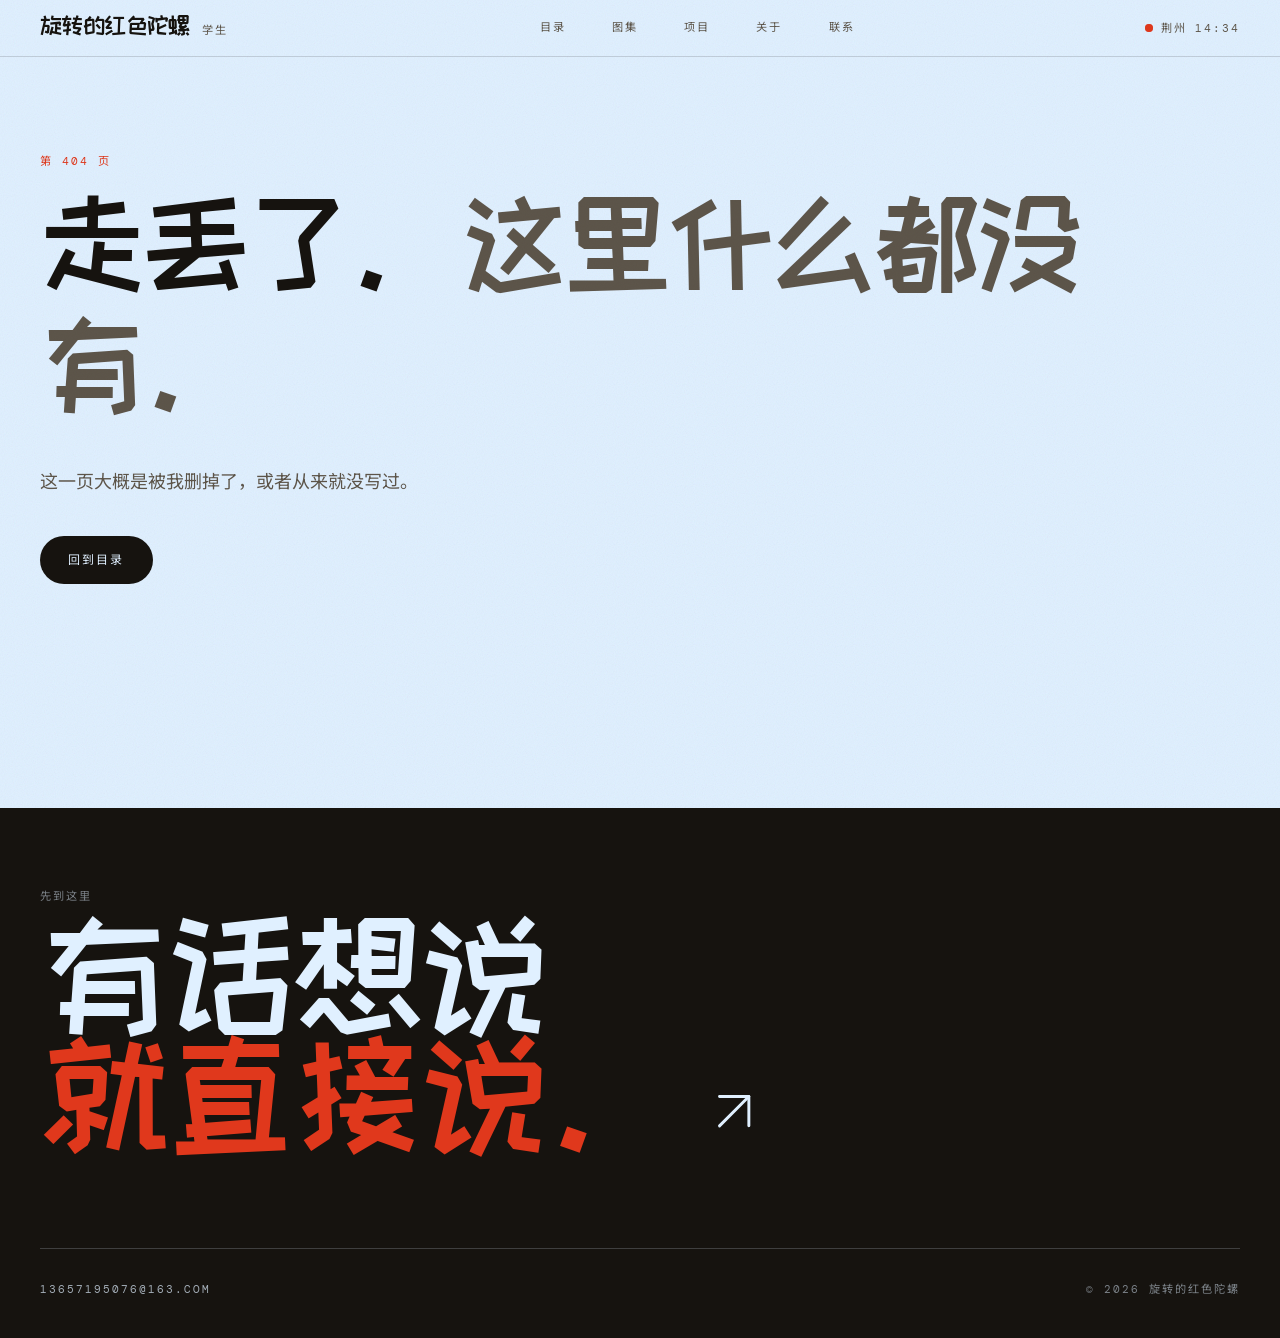
==== commit f06c6522: "deploy: 去摄影化 + 首页右侧人物插画" ====
--- a/index.html
+++ b/index.html
@@ -1 +1 @@
-<!DOCTYPE html><html lang="zh-CN"><head><meta charSet="utf-8"/><meta name="viewport" content="width=device-width, initial-scale=1"/><link rel="preload" as="image" href="/img/g-salt-flats.jpg" imageSizes="(min-width: 1024px) 22vw, 50vw" fetchPriority="high"/><link rel="stylesheet" href="https://fonts.googleapis.com/css2?family=Baloo+2:wght@400..700&amp;family=Nunito:wght@400..700&amp;family=ZCOOL+KuaiLe&amp;family=Noto+Sans+SC:wght@400..700&amp;family=DM+Mono:wght@400;500&amp;display=swap" data-precedence="default"/><link rel="stylesheet" href="/assets/index-D5FNRc_W.css" data-precedence="default"/><title>学生 | 旋转的红色陀螺</title><meta property="og:type" content="website"/><meta name="twitter:card" content="summary_large_image"/><meta name="theme-color" content="#e0f0ff"/><meta name="description" content="我是湖北的，湖北十堰的…"/><meta property="og:title" content="学生 | 旋转的红色陀螺"/><meta property="og:description" content="我是湖北的，湖北十堰的…"/><link rel="modulepreload" href="/assets/index-CX7kcHYN.js" fetchPriority="low"/><link rel="modulepreload" href="/assets/routes-DxwgKzy1.js" fetchPriority="low"/><link rel="modulepreload" href="/assets/allProjects-KW-Y3Yu3.js" fetchPriority="low"/><link rel="modulepreload" href="/assets/arrow-right-p7221cmY.js" fetchPriority="low"/><link rel="modulepreload" href="/assets/Photo-CbA8ItSw.js" fetchPriority="low"/><link rel="modulepreload" href="/assets/gallery-BbaZlMOZ.js" fetchPriority="low"/><link rel="preconnect" href="https://fonts.googleapis.com"/><link rel="preconnect" href="https://fonts.gstatic.com" crossorigin="anonymous"/></head><body><a href="#main-content" class="sr-only focus:not-sr-only focus:fixed focus:top-3 focus:left-3 focus:z-[70] focus:bg-ink focus:text-paper focus:p-4">跳到正文</a><header class="sticky top-0 z-40 border-b border-ink/15 bg-paper/85 backdrop-blur-md"><div class="mx-auto flex max-w-[1500px] flex-wrap items-center justify-between gap-x-8 gap-y-3 px-5 py-4 md:px-10"><a class="group flex items-baseline gap-3 active" href="/" data-status="active" aria-current="page"><span class="font-display text-2xl italic leading-none tracking-tight">旋转的红色陀螺</span><span class="label hidden text-ink-soft sm:inline">学生</span></a><nav aria-label="主导航" class="flex flex-wrap gap-x-6 gap-y-2"><a class="group label flex items-baseline gap-1.5 text-ink-soft transition-colors hover:text-ink data-[status=active]:text-ink active" href="/" data-status="active" aria-current="page"><span class="text-[0.6rem] text-safelight opacity-0 transition-opacity group-hover:opacity-100 group-data-[status=active]:opacity-100">00</span><span class="link-wipe pb-0.5">目录</span></a><a class="group label flex items-baseline gap-1.5 text-ink-soft transition-colors hover:text-ink data-[status=active]:text-ink" href="/gallery"><span class="text-[0.6rem] text-safelight opacity-0 transition-opacity group-hover:opacity-100 group-data-[status=active]:opacity-100">01</span><span class="link-wipe pb-0.5">图集</span></a><a class="group label flex items-baseline gap-1.5 text-ink-soft transition-colors hover:text-ink data-[status=active]:text-ink" href="/projects"><span class="text-[0.6rem] text-safelight opacity-0 transition-opacity group-hover:opacity-100 group-data-[status=active]:opacity-100">02</span><span class="link-wipe pb-0.5">项目</span></a><a class="group label flex items-baseline gap-1.5 text-ink-soft transition-colors hover:text-ink data-[status=active]:text-ink" href="/about"><span class="text-[0.6rem] text-safelight opacity-0 transition-opacity group-hover:opacity-100 group-data-[status=active]:opacity-100">03</span><span class="link-wipe pb-0.5">关于</span></a><a class="group label flex items-baseline gap-1.5 text-ink-soft transition-colors hover:text-ink data-[status=active]:text-ink" href="/contact"><span class="text-[0.6rem] text-safelight opacity-0 transition-opacity group-hover:opacity-100 group-data-[status=active]:opacity-100">04</span><span class="link-wipe pb-0.5">联系</span></a></nav><p class="label hidden items-center gap-2 text-ink-soft lg:flex"><span class="relative flex size-2"><span class="absolute inline-flex size-full animate-ping rounded-full bg-safelight opacity-60"></span><span class="relative inline-flex size-2 rounded-full bg-safelight"></span></span>荆州 </p></div></header><main id="main-content" tabindex="-1"><!--$--><section class="mx-auto grid max-w-[1500px] gap-12 px-5 pt-14 pb-20 md:px-10 lg:grid-cols-12 lg:pt-20"><div class="lg:col-span-7 lg:pt-10"><p class="label animate-rise text-ink-soft">作品集 · 第 07 卷 · <!-- -->湖北荆州</p><h1 class="mt-8 font-display text-[clamp(3rem,6.2vw,6.2rem)] leading-[1.08] tracking-[-0.02em]"><span class="block animate-rise [animation-delay:100ms]">我拍</span><span class="block animate-rise italic text-safelight [animation-delay:200ms]">安静的瞬间，</span><span class="block animate-rise [animation-delay:300ms]">也记下</span><span class="block animate-rise [animation-delay:400ms]">普通日子里的光。</span></h1><div class="mt-10 grid max-w-xl animate-rise gap-8 [animation-delay:550ms] sm:grid-cols-[auto_1fr]"><span aria-hidden="true" class="mt-3 hidden h-px w-16 bg-ink sm:block"></span><div><p class="text-lg leading-relaxed text-ink-soft">这里什么都没有</p><div class="mt-8 flex flex-wrap items-center gap-6"><a class="contact-button" href="/gallery">进入图集 <svg xmlns="http://www.w3.org/2000/svg" width="14" height="14" viewBox="0 0 24 24" fill="none" stroke="currentColor" stroke-width="2" stroke-linecap="round" stroke-linejoin="round" class="lucide lucide-arrow-right" aria-hidden="true"><path d="M5 12h14"></path><path d="m12 5 7 7-7 7"></path></svg></a><a class="label link-wipe pb-1" href="/projects">精选项目</a></div></div></div></div><div class="relative aspect-[4/5] lg:col-span-5 lg:aspect-auto lg:min-h-[640px]"><a class="group absolute block bg-white p-2 pb-8 shadow-[0_30px_60px_-30px_rgba(22,19,15,0.55)] transition-transform duration-700 ease-out hover:z-40 hover:rotate-0 hover:scale-[1.04] sm:p-3 sm:pb-10 left-[4%] top-[6%] w-[54%] -rotate-[5deg] z-10" href="/gallery#frame-01"><img src="/img/g-salt-flats.jpg" sizes="(min-width: 1024px) 22vw, 50vw" alt="一个穿铁锈红大衣的身影独自走过龟裂的盐滩，头顶是辽阔的粉彩色黄昏天空。" loading="eager" fetchPriority="high" decoding="async" width="896" height="1200" class="block h-auto w-full animate-develop" style="animation-delay:200ms"/><span class="label absolute bottom-2 left-3 text-[0.6rem] text-ink-soft sm:bottom-3">第 <!-- -->01<!-- --> 号 — <!-- -->美国犹他州，邦纳维尔</span></a><a class="group absolute block bg-white p-2 pb-8 shadow-[0_30px_60px_-30px_rgba(22,19,15,0.55)] transition-transform duration-700 ease-out hover:z-40 hover:rotate-0 hover:scale-[1.04] sm:p-3 sm:pb-10 right-[2%] top-0 w-[44%] rotate-[4deg] z-20" href="/gallery#frame-04"><img src="/img/g-pool.jpg" sizes="(min-width: 1024px) 22vw, 50vw" alt="俯拍一座青绿色瓷砖的空泳池，浅水区漂着一个红色泳圈。" loading="lazy" fetchPriority="auto" decoding="async" width="1024" height="1024" class="block h-auto w-full animate-develop" style="animation-delay:450ms"/><span class="label absolute bottom-2 left-3 text-[0.6rem] text-ink-soft sm:bottom-3">第 <!-- -->04<!-- --> 号 — <!-- -->美国加州棕榈泉</span></a><a class="group absolute block bg-white p-2 pb-8 shadow-[0_30px_60px_-30px_rgba(22,19,15,0.55)] transition-transform duration-700 ease-out hover:z-40 hover:rotate-0 hover:scale-[1.04] sm:p-3 sm:pb-10 left-[30%] bottom-0 w-[42%] rotate-[1.5deg] z-30" href="/gallery#frame-05"><img src="/img/g-laundry.jpg" sizes="(min-width: 1024px) 22vw, 50vw" alt="白床单晾在两栋赭色公寓楼之间的绳子上。" loading="lazy" fetchPriority="auto" decoding="async" width="928" height="1152" class="block h-auto w-full animate-develop" style="animation-delay:700ms"/><span class="label absolute bottom-2 left-3 text-[0.6rem] text-ink-soft sm:bottom-3">第 <!-- -->05<!-- --> 号 — <!-- -->荆州古城墙</span></a><p class="label absolute -bottom-8 right-0 text-ink-soft">图 1–3 · 悬停可拿起</p></div></section><section aria-labelledby="sheet" class="overflow-hidden bg-ink py-6 text-paper"><h2 id="sheet" class="sr-only">来自图集</h2><div class="flex w-max animate-marquee gap-4 hover:[animation-play-state:paused]"><a aria-hidden="false" class="group relative block shrink-0" href="/gallery#frame-01"><div class="flex justify-between px-1 pb-1.5 font-mono text-[0.6rem] text-safelight"><span>01<!-- -->A</span><span aria-hidden="true">▸</span></div><img src="/img/g-salt-flats.jpg" sizes="200px" alt="一个穿铁锈红大衣的身影独自走过龟裂的盐滩，头顶是辽阔的粉彩色黄昏天空。" loading="lazy" fetchPriority="auto" decoding="async" class="h-32 w-auto opacity-75 grayscale transition duration-500 group-hover:opacity-100 group-hover:grayscale-0 md:h-40" width="896" height="1200"/></a><a aria-hidden="false" class="group relative block shrink-0" href="/gallery#frame-02"><div class="flex justify-between px-1 pb-1.5 font-mono text-[0.6rem] text-safelight"><span>02<!-- -->A</span><span aria-hidden="true">▸</span></div><img src="/img/g-harbour.jpg" sizes="200px" alt="黎明时分，粉彩色的渔船静静停在港湾的水面上。" loading="lazy" fetchPriority="auto" decoding="async" class="h-32 w-auto opacity-75 grayscale transition duration-500 group-hover:opacity-100 group-hover:grayscale-0 md:h-40" width="1264" height="848"/></a><a aria-hidden="false" class="group relative block shrink-0" href="/gallery#frame-03"><div class="flex justify-between px-1 pb-1.5 font-mono text-[0.6rem] text-safelight"><span>03<!-- -->A</span><span aria-hidden="true">▸</span></div><img src="/img/g-stair.jpg" sizes="200px" alt="俯瞰一段螺旋形混凝土楼梯，一只手搭在扶手上。" loading="lazy" fetchPriority="auto" decoding="async" class="h-32 w-auto opacity-75 grayscale transition duration-500 group-hover:opacity-100 group-hover:grayscale-0 md:h-40" width="928" height="1152"/></a><a aria-hidden="false" class="group relative block shrink-0" href="/gallery#frame-04"><div class="flex justify-between px-1 pb-1.5 font-mono text-[0.6rem] text-safelight"><span>04<!-- -->A</span><span aria-hidden="true">▸</span></div><img src="/img/g-pool.jpg" sizes="200px" alt="俯拍一座青绿色瓷砖的空泳池，浅水区漂着一个红色泳圈。" loading="lazy" fetchPriority="auto" decoding="async" class="h-32 w-auto opacity-75 grayscale transition duration-500 group-hover:opacity-100 group-hover:grayscale-0 md:h-40" width="1024" height="1024"/></a><a aria-hidden="false" class="group relative block shrink-0" href="/gallery#frame-05"><div class="flex justify-between px-1 pb-1.5 font-mono text-[0.6rem] text-safelight"><span>05<!-- -->A</span><span aria-hidden="true">▸</span></div><img src="/img/g-laundry.jpg" sizes="200px" alt="白床单晾在两栋赭色公寓楼之间的绳子上。" loading="lazy" fetchPriority="auto" decoding="async" class="h-32 w-auto opacity-75 grayscale transition duration-500 group-hover:opacity-100 group-hover:grayscale-0 md:h-40" width="928" height="1152"/></a><a aria-hidden="false" class="group relative block shrink-0" href="/gallery#frame-06"><div class="flex justify-between px-1 pb-1.5 font-mono text-[0.6rem] text-safelight"><span>06<!-- -->A</span><span aria-hidden="true">▸</span></div><img src="/img/g-diner.jpg" sizes="200px" alt="夜里空无一人的餐馆，红色人造革卡座，柜台上放着一只咖啡杯。" loading="lazy" fetchPriority="auto" decoding="async" class="h-32 w-auto opacity-75 grayscale transition duration-500 group-hover:opacity-100 group-hover:grayscale-0 md:h-40" width="1200" height="896"/></a><a aria-hidden="false" class="group relative block shrink-0" href="/gallery#frame-07"><div class="flex justify-between px-1 pb-1.5 font-mono text-[0.6rem] text-safelight"><span>07<!-- -->A</span><span aria-hidden="true">▸</span></div><img src="/img/g-dunes.jpg" sizes="200px" alt="沙丘上拖着长长的斜影，沙脊上只有一行脚印。" loading="lazy" fetchPriority="auto" decoding="async" class="h-32 w-auto opacity-75 grayscale transition duration-500 group-hover:opacity-100 group-hover:grayscale-0 md:h-40" width="848" height="1264"/></a><a aria-hidden="false" class="group relative block shrink-0" href="/gallery#frame-08"><div class="flex justify-between px-1 pb-1.5 font-mono text-[0.6rem] text-safelight"><span>08<!-- -->A</span><span aria-hidden="true">▸</span></div><img src="/img/g-portrait-window.jpg" sizes="200px" alt="一位白胡子老人坐在咖啡馆高窗边读报。" loading="lazy" fetchPriority="auto" decoding="async" class="h-32 w-auto opacity-75 grayscale transition duration-500 group-hover:opacity-100 group-hover:grayscale-0 md:h-40" width="928" height="1152"/></a><a aria-hidden="false" class="group relative block shrink-0" href="/gallery#frame-09"><div class="flex justify-between px-1 pb-1.5 font-mono text-[0.6rem] text-safelight"><span>09<!-- -->A</span><span aria-hidden="true">▸</span></div><img src="/img/g-market.jpg" sizes="200px" alt="清晨的花摊上，一双手用牛皮纸包起红色花毛茛。" loading="lazy" fetchPriority="auto" decoding="async" class="h-32 w-auto opacity-75 grayscale transition duration-500 group-hover:opacity-100 group-hover:grayscale-0 md:h-40" width="1264" height="848"/></a><a aria-hidden="false" class="group relative block shrink-0" href="/gallery#frame-10"><div class="flex justify-between px-1 pb-1.5 font-mono text-[0.6rem] text-safelight"><span>10<!-- -->A</span><span aria-hidden="true">▸</span></div><img src="/img/g-cliffs.jpg" sizes="200px" alt="游泳的人从黑色火山岩崖上跃入深蓝的大海。" loading="lazy" fetchPriority="auto" decoding="async" class="h-32 w-auto opacity-75 grayscale transition duration-500 group-hover:opacity-100 group-hover:grayscale-0 md:h-40" width="1264" height="848"/></a><a aria-hidden="true" tabindex="-1" class="group relative block shrink-0" href="/gallery#frame-01"><div class="flex justify-between px-1 pb-1.5 font-mono text-[0.6rem] text-safelight"><span>01<!-- -->A</span><span aria-hidden="true">▸</span></div><img src="/img/g-salt-flats.jpg" sizes="200px" alt="" loading="lazy" fetchPriority="auto" decoding="async" class="h-32 w-auto opacity-75 grayscale transition duration-500 group-hover:opacity-100 group-hover:grayscale-0 md:h-40" width="896" height="1200"/></a><a aria-hidden="true" tabindex="-1" class="group relative block shrink-0" href="/gallery#frame-02"><div class="flex justify-between px-1 pb-1.5 font-mono text-[0.6rem] text-safelight"><span>02<!-- -->A</span><span aria-hidden="true">▸</span></div><img src="/img/g-harbour.jpg" sizes="200px" alt="" loading="lazy" fetchPriority="auto" decoding="async" class="h-32 w-auto opacity-75 grayscale transition duration-500 group-hover:opacity-100 group-hover:grayscale-0 md:h-40" width="1264" height="848"/></a><a aria-hidden="true" tabindex="-1" class="group relative block shrink-0" href="/gallery#frame-03"><div class="flex justify-between px-1 pb-1.5 font-mono text-[0.6rem] text-safelight"><span>03<!-- -->A</span><span aria-hidden="true">▸</span></div><img src="/img/g-stair.jpg" sizes="200px" alt="" loading="lazy" fetchPriority="auto" decoding="async" class="h-32 w-auto opacity-75 grayscale transition duration-500 group-hover:opacity-100 group-hover:grayscale-0 md:h-40" width="928" height="1152"/></a><a aria-hidden="true" tabindex="-1" class="group relative block shrink-0" href="/gallery#frame-04"><div class="flex justify-between px-1 pb-1.5 font-mono text-[0.6rem] text-safelight"><span>04<!-- -->A</span><span aria-hidden="true">▸</span></div><img src="/img/g-pool.jpg" sizes="200px" alt="" loading="lazy" fetchPriority="auto" decoding="async" class="h-32 w-auto opacity-75 grayscale transition duration-500 group-hover:opacity-100 group-hover:grayscale-0 md:h-40" width="1024" height="1024"/></a><a aria-hidden="true" tabindex="-1" class="group relative block shrink-0" href="/gallery#frame-05"><div class="flex justify-between px-1 pb-1.5 font-mono text-[0.6rem] text-safelight"><span>05<!-- -->A</span><span aria-hidden="true">▸</span></div><img src="/img/g-laundry.jpg" sizes="200px" alt="" loading="lazy" fetchPriority="auto" decoding="async" class="h-32 w-auto opacity-75 grayscale transition duration-500 group-hover:opacity-100 group-hover:grayscale-0 md:h-40" width="928" height="1152"/></a><a aria-hidden="true" tabindex="-1" class="group relative block shrink-0" href="/gallery#frame-06"><div class="flex justify-between px-1 pb-1.5 font-mono text-[0.6rem] text-safelight"><span>06<!-- -->A</span><span aria-hidden="true">▸</span></div><img src="/img/g-diner.jpg" sizes="200px" alt="" loading="lazy" fetchPriority="auto" decoding="async" class="h-32 w-auto opacity-75 grayscale transition duration-500 group-hover:opacity-100 group-hover:grayscale-0 md:h-40" width="1200" height="896"/></a><a aria-hidden="true" tabindex="-1" class="group relative block shrink-0" href="/gallery#frame-07"><div class="flex justify-between px-1 pb-1.5 font-mono text-[0.6rem] text-safelight"><span>07<!-- -->A</span><span aria-hidden="true">▸</span></div><img src="/img/g-dunes.jpg" sizes="200px" alt="" loading="lazy" fetchPriority="auto" decoding="async" class="h-32 w-auto opacity-75 grayscale transition duration-500 group-hover:opacity-100 group-hover:grayscale-0 md:h-40" width="848" height="1264"/></a><a aria-hidden="true" tabindex="-1" class="group relative block shrink-0" href="/gallery#frame-08"><div class="flex justify-between px-1 pb-1.5 font-mono text-[0.6rem] text-safelight"><span>08<!-- -->A</span><span aria-hidden="true">▸</span></div><img src="/img/g-portrait-window.jpg" sizes="200px" alt="" loading="lazy" fetchPriority="auto" decoding="async" class="h-32 w-auto opacity-75 grayscale transition duration-500 group-hover:opacity-100 group-hover:grayscale-0 md:h-40" width="928" height="1152"/></a><a aria-hidden="true" tabindex="-1" class="group relative block shrink-0" href="/gallery#frame-09"><div class="flex justify-between px-1 pb-1.5 font-mono text-[0.6rem] text-safelight"><span>09<!-- -->A</span><span aria-hidden="true">▸</span></div><img src="/img/g-market.jpg" sizes="200px" alt="" loading="lazy" fetchPriority="auto" decoding="async" class="h-32 w-auto opacity-75 grayscale transition duration-500 group-hover:opacity-100 group-hover:grayscale-0 md:h-40" width="1264" height="848"/></a><a aria-hidden="true" tabindex="-1" class="group relative block shrink-0" href="/gallery#frame-10"><div class="flex justify-between px-1 pb-1.5 font-mono text-[0.6rem] text-safelight"><span>10<!-- -->A</span><span aria-hidden="true">▸</span></div><img src="/img/g-cliffs.jpg" sizes="200px" alt="" loading="lazy" fetchPriority="auto" decoding="async" class="h-32 w-auto opacity-75 grayscale transition duration-500 group-hover:opacity-100 group-hover:grayscale-0 md:h-40" width="1264" height="848"/></a></div></section><section aria-labelledby="selected-work" class="mx-auto max-w-[1500px] px-5 pt-28 md:px-10"><div class="flex items-end justify-between gap-6 border-b border-ink pb-5"><h2 id="selected-work" class="font-display text-5xl tracking-tight md:text-7xl">精选<span class="italic">作品</span></h2><a class="label link-wipe hidden pb-1 sm:inline" href="/projects">全部案例（<!-- -->4<!-- -->）</a></div><ol><li class="border-b border-ink/15"><a class="group grid grid-cols-[3rem_1fr_auto] items-baseline gap-4 py-7 transition-colors md:grid-cols-[5rem_1.4fr_1fr_6rem_2rem] md:py-9" href="/projects#tidewater"><span class="label text-safelight">0<!-- -->1</span><span class="font-display text-4xl leading-none tracking-tight transition-transform duration-500 group-hover:translate-x-3 group-hover:italic md:text-6xl">潮汐酒馆</span><span class="hidden text-ink-soft md:block">为一家只在退潮时营业的自然酒酒吧设计品牌。</span><span class="label hidden text-ink-soft md:block">2025</span><svg xmlns="http://www.w3.org/2000/svg" width="24" height="24" viewBox="0 0 24 24" fill="none" stroke="currentColor" stroke-width="1.25" stroke-linecap="round" stroke-linejoin="round" class="lucide lucide-arrow-up-right size-6 transition-all duration-500 group-hover:rotate-45 group-hover:text-safelight" aria-hidden="true"><path d="M7 7h10v10"></path><path d="M7 17 17 7"></path></svg><img src="/img/p-tidewater.jpg" sizes="100vw" alt="" loading="lazy" fetchPriority="auto" decoding="async" class="col-span-full mt-2 aspect-[16/9] w-full object-cover md:hidden"/></a></li><li class="border-b border-ink/15"><a class="group grid grid-cols-[3rem_1fr_auto] items-baseline gap-4 py-7 transition-colors md:grid-cols-[5rem_1.4fr_1fr_6rem_2rem] md:py-9" href="/projects#quarry"><span class="label text-safelight">0<!-- -->2</span><span class="font-display text-4xl leading-none tracking-tight transition-transform duration-500 group-hover:translate-x-3 group-hover:italic md:text-6xl">采石场季刊</span><span class="hidden text-ink-soft md:block">一本慢节奏的大开本摄影杂志，记录那些正在被拆解的地方。</span><span class="label hidden text-ink-soft md:block">2024</span><svg xmlns="http://www.w3.org/2000/svg" width="24" height="24" viewBox="0 0 24 24" fill="none" stroke="currentColor" stroke-width="1.25" stroke-linecap="round" stroke-linejoin="round" class="lucide lucide-arrow-up-right size-6 transition-all duration-500 group-hover:rotate-45 group-hover:text-safelight" aria-hidden="true"><path d="M7 7h10v10"></path><path d="M7 17 17 7"></path></svg><img src="/img/p-quarry.jpg" sizes="100vw" alt="" loading="lazy" fetchPriority="auto" decoding="async" class="col-span-full mt-2 aspect-[16/9] w-full object-cover md:hidden"/></a></li><li class="border-b border-ink/15"><a class="group grid grid-cols-[3rem_1fr_auto] items-baseline gap-4 py-7 transition-colors md:grid-cols-[5rem_1.4fr_1fr_6rem_2rem] md:py-9" href="/projects#night-film"><span class="label text-safelight">0<!-- -->3</span><span class="font-display text-4xl leading-none tracking-tight transition-transform duration-500 group-hover:translate-x-3 group-hover:italic md:text-6xl">夜片电影节</span><span class="hidden text-ink-soft md:block">为一个实验电影节制作丝网印刷海报和整套宣传。</span><span class="label hidden text-ink-soft md:block">2024</span><svg xmlns="http://www.w3.org/2000/svg" width="24" height="24" viewBox="0 0 24 24" fill="none" stroke="currentColor" stroke-width="1.25" stroke-linecap="round" stroke-linejoin="round" class="lucide lucide-arrow-up-right size-6 transition-all duration-500 group-hover:rotate-45 group-hover:text-safelight" aria-hidden="true"><path d="M7 7h10v10"></path><path d="M7 17 17 7"></path></svg><img src="/img/p-nightfilm.jpg" sizes="100vw" alt="" loading="lazy" fetchPriority="auto" decoding="async" class="col-span-full mt-2 aspect-[16/9] w-full object-cover md:hidden"/></a></li><li class="border-b border-ink/15"><a class="group grid grid-cols-[3rem_1fr_auto] items-baseline gap-4 py-7 transition-colors md:grid-cols-[5rem_1.4fr_1fr_6rem_2rem] md:py-9" href="/projects#ferment"><span class="label text-safelight">0<!-- -->4</span><span class="font-display text-4xl leading-none tracking-tight transition-transform duration-500 group-hover:translate-x-3 group-hover:italic md:text-6xl">发酵所</span><span class="hidden text-ink-soft md:block">为一家三人辣酱厨房设计包装并拍摄产品。</span><span class="label hidden text-ink-soft md:block">2023</span><svg xmlns="http://www.w3.org/2000/svg" width="24" height="24" viewBox="0 0 24 24" fill="none" stroke="currentColor" stroke-width="1.25" stroke-linecap="round" stroke-linejoin="round" class="lucide lucide-arrow-up-right size-6 transition-all duration-500 group-hover:rotate-45 group-hover:text-safelight" aria-hidden="true"><path d="M7 7h10v10"></path><path d="M7 17 17 7"></path></svg><img src="/img/p-ferment.jpg" sizes="100vw" alt="" loading="lazy" fetchPriority="auto" decoding="async" class="col-span-full mt-2 aspect-[16/9] w-full object-cover md:hidden"/></a></li></ol><div aria-hidden="true" class="pointer-events-none fixed left-0 top-0 z-50 hidden w-[380px] md:block"><img src="/img/p-tidewater.jpg" sizes="380px" alt="" loading="lazy" fetchPriority="auto" decoding="async" class="absolute inset-x-0 top-0 aspect-[4/3] w-full object-cover shadow-2xl transition-all duration-500 scale-90 rotate-0 opacity-0"/><img src="/img/p-quarry.jpg" sizes="380px" alt="" loading="lazy" fetchPriority="auto" decoding="async" class="absolute inset-x-0 top-0 aspect-[4/3] w-full object-cover shadow-2xl transition-all duration-500 scale-90 rotate-0 opacity-0"/><img src="/img/p-nightfilm.jpg" sizes="380px" alt="" loading="lazy" fetchPriority="auto" decoding="async" class="absolute inset-x-0 top-0 aspect-[4/3] w-full object-cover shadow-2xl transition-all duration-500 scale-90 rotate-0 opacity-0"/><img src="/img/p-ferment.jpg" sizes="380px" alt="" loading="lazy" fetchPriority="auto" decoding="async" class="absolute inset-x-0 top-0 aspect-[4/3] w-full object-cover shadow-2xl transition-all duration-500 scale-90 rotate-0 opacity-0"/></div></section><section class="mx-auto mt-32 grid max-w-[1500px] gap-16 px-5 md:px-10 lg:grid-cols-12"><blockquote class="font-display text-[clamp(2.2rem,4.6vw,4.4rem)] leading-[1.2] tracking-tight lg:col-span-7">“最好的那张照片，往往是你以为已经拍完<span class="italic text-safelight">之后</span>才拍下的。”</blockquote><ol class="space-y-10 lg:col-span-4 lg:col-start-9"><li class="grid grid-cols-[2.5rem_1fr] gap-2 border-t border-ink/20 pt-5"><span class="label text-safelight">i<!-- -->.</span><div><h3 class="text-lg font-semibold">先拍下来。</h3><p class="mt-2 leading-relaxed text-ink-soft">大多数好照片都来自随手一拍——想太多反而拍不到。</p></div></li><li class="grid grid-cols-[2.5rem_1fr] gap-2 border-t border-ink/20 pt-5"><span class="label text-safelight">ii<!-- -->.</span><div><h3 class="text-lg font-semibold">一帧一个想法。</h3><p class="mt-2 leading-relaxed text-ink-soft">如果一张照片需要靠说明文字才能看懂，那它需要的是重拍。</p></div></li><li class="grid grid-cols-[2.5rem_1fr] gap-2 border-t border-ink/20 pt-5"><span class="label text-safelight">iii<!-- -->.</span><div><h3 class="text-lg font-semibold">慢慢来。</h3><p class="mt-2 leading-relaxed text-ink-soft">胶片很贵，时间很多。我宁愿少拍几张，也不急着发出来。</p></div></li></ol></section><script>(function(a,f){let l;try{l=JSON.parse(sessionStorage.getItem(a)||"{}")}catch{return}const n=l?.[f||history.state?.__TSR_key];let c=!1;for(const t in n){const e=n[t],o=e?.scrollX,s=e?.scrollY;if(Number.isFinite(o)&&Number.isFinite(s)){if(t==="window")scrollTo(o,s),c=!0;else if(t)try{const r=document.querySelector(t);r&&(r.scrollLeft=o,r.scrollTop=s)}catch{}}}if(c)return;const i=location.hash.slice(1);if(i){const t=history.state?.__hashScrollIntoViewOptions??!0;if(t){const e=document.getElementById(i);e&&e.scrollIntoView(t)}return}scrollTo(0,0)})("tsr-scroll-restoration-v1_3");document.currentScript.remove()</script><!--/$--></main><footer class="mt-32 bg-ink text-paper"><div class="mx-auto max-w-[1500px] px-5 pt-20 pb-10 md:px-10"><p class="label text-paper/50">胶卷到头了</p><a class="group mt-6 block font-display text-[clamp(3.5rem,11vw,10rem)] leading-[0.85] tracking-tight" href="/contact">一起做点<br/><span class="italic text-safelight transition-colors group-hover:text-paper">安静的东西。</span><svg xmlns="http://www.w3.org/2000/svg" width="24" height="24" viewBox="0 0 24 24" fill="none" stroke="currentColor" stroke-width="1" stroke-linecap="round" stroke-linejoin="round" class="lucide lucide-arrow-up-right ml-4 inline size-[0.5em] align-baseline transition-transform duration-500 group-hover:translate-x-2 group-hover:-translate-y-2" aria-hidden="true"><path d="M7 7h10v10"></path><path d="M7 17 17 7"></path></svg></a><div class="mt-20 grid gap-10 border-t border-paper/20 pt-8 md:grid-cols-[1fr_auto]"><ul class="flex flex-wrap gap-x-8 gap-y-3"><li><a href="https://instagram.com/juno.ashby" target="_blank" rel="noopener noreferrer" class="label link-wipe text-paper/70 hover:text-paper">Instagram</a></li><li><a href="https://are.na/juno-ashby" target="_blank" rel="noopener noreferrer" class="label link-wipe text-paper/70 hover:text-paper">Are.na</a></li><li><a href="https://behance.net/junoashby" target="_blank" rel="noopener noreferrer" class="label link-wipe text-paper/70 hover:text-paper">Behance</a></li><li><a href="https://linkedin.com/in/junoashby" target="_blank" rel="noopener noreferrer" class="label link-wipe text-paper/70 hover:text-paper">LinkedIn</a></li><li><a href="https://junoashby.substack.com" target="_blank" rel="noopener noreferrer" class="label link-wipe text-paper/70 hover:text-paper">Substack</a></li></ul><p class="label text-paper/50">© <!-- -->2026<!-- --> <!-- -->旋转的红色陀螺</p></div></div></footer><script data-tsr-stream-part="">(self.$R=self.$R||{})["tsr"]=[];self.$_TSR={h(){this.hydrated=!0,this.c()},e(){this.streamEnded=!0,this.c()},c(){this.hydrated&&this.streamEnded&&(delete self.$_TSR,delete self.$R.tsr)},p(e){this.initialized?e():this.buffer.push(e)},buffer:[]};$_TSR.router=($R=>$R[0]={manifest:$R[1]={routes:$R[2]={__root__:$R[3]={preloads:$R[4]=["/assets/index-CX7kcHYN.js"],scripts:$R[5]=[$R[6]={attrs:$R[7]={type:"module",async:!0,src:"/assets/index-CX7kcHYN.js"}}],css:$R[8]=["/assets/index-D5FNRc_W.css"]},"/":$R[9]={preloads:$R[10]=["/assets/routes-DxwgKzy1.js","/assets/allProjects-KW-Y3Yu3.js","/assets/arrow-right-p7221cmY.js","/assets/Photo-CbA8ItSw.js","/assets/gallery-BbaZlMOZ.js"]}}},matches:$R[11]=[$R[12]={i:"__root__#",u:1793782574739,s:"success",ssr:!0},$R[13]={i:"##",u:1793782574739,s:"success",ssr:!0}]})($R["tsr"]);$_TSR.e();{let s=document.currentScript,p;while((p=s.previousElementSibling)&&p.hasAttribute('data-tsr-stream-part'))p.remove();s.remove()}</script><script type="module" async="" src="/assets/index-CX7kcHYN.js"></script><script>document.currentScript.remove();/*$tsr-stream-boundary*/</script></body></html>+<!DOCTYPE html><html lang="zh-CN"><head><meta charSet="utf-8"/><meta name="viewport" content="width=device-width, initial-scale=1"/><link rel="stylesheet" href="https://fonts.googleapis.com/css2?family=Baloo+2:wght@400..700&amp;family=Nunito:wght@400..700&amp;family=ZCOOL+KuaiLe&amp;family=Noto+Sans+SC:wght@400..700&amp;family=DM+Mono:wght@400;500&amp;display=swap" data-precedence="default"/><link rel="stylesheet" href="/assets/index-COQEdHbi.css" data-precedence="default"/><title>学生 | 旋转的红色陀螺</title><meta property="og:type" content="website"/><meta name="twitter:card" content="summary_large_image"/><meta name="theme-color" content="#e0f0ff"/><meta name="description" content="我是湖北的，湖北十堰的…"/><meta property="og:title" content="学生 | 旋转的红色陀螺"/><meta property="og:description" content="我是湖北的，湖北十堰的…"/><link rel="modulepreload" href="/assets/index-zor9x4yq.js" fetchPriority="low"/><link rel="modulepreload" href="/assets/routes-WFj7w_Sr.js" fetchPriority="low"/><link rel="modulepreload" href="/assets/allProjects-Bsu_0J3u.js" fetchPriority="low"/><link rel="modulepreload" href="/assets/arrow-right-Ct270shb.js" fetchPriority="low"/><link rel="preconnect" href="https://fonts.googleapis.com"/><link rel="preconnect" href="https://fonts.gstatic.com" crossorigin="anonymous"/></head><body><a href="#main-content" class="sr-only focus:not-sr-only focus:fixed focus:top-3 focus:left-3 focus:z-[70] focus:bg-ink focus:text-paper focus:p-4">跳到正文</a><header class="sticky top-0 z-40 border-b border-ink/15 bg-paper/85 backdrop-blur-md"><div class="mx-auto flex max-w-[1500px] flex-wrap items-center justify-between gap-x-8 gap-y-3 px-5 py-4 md:px-10"><a class="group flex items-baseline gap-3 active" href="/" data-status="active" aria-current="page"><span class="font-display text-2xl italic leading-none tracking-tight">旋转的红色陀螺</span><span class="label hidden text-ink-soft sm:inline">学生</span></a><nav aria-label="主导航" class="flex flex-wrap gap-x-6 gap-y-2"><a class="group label flex items-baseline gap-1.5 text-ink-soft transition-colors hover:text-ink data-[status=active]:text-ink active" href="/" data-status="active" aria-current="page"><span class="text-[0.6rem] text-safelight opacity-0 transition-opacity group-hover:opacity-100 group-data-[status=active]:opacity-100">00</span><span class="link-wipe pb-0.5">目录</span></a><a class="group label flex items-baseline gap-1.5 text-ink-soft transition-colors hover:text-ink data-[status=active]:text-ink" href="/gallery"><span class="text-[0.6rem] text-safelight opacity-0 transition-opacity group-hover:opacity-100 group-data-[status=active]:opacity-100">01</span><span class="link-wipe pb-0.5">图集</span></a><a class="group label flex items-baseline gap-1.5 text-ink-soft transition-colors hover:text-ink data-[status=active]:text-ink" href="/projects"><span class="text-[0.6rem] text-safelight opacity-0 transition-opacity group-hover:opacity-100 group-data-[status=active]:opacity-100">02</span><span class="link-wipe pb-0.5">项目</span></a><a class="group label flex items-baseline gap-1.5 text-ink-soft transition-colors hover:text-ink data-[status=active]:text-ink" href="/about"><span class="text-[0.6rem] text-safelight opacity-0 transition-opacity group-hover:opacity-100 group-data-[status=active]:opacity-100">03</span><span class="link-wipe pb-0.5">关于</span></a><a class="group label flex items-baseline gap-1.5 text-ink-soft transition-colors hover:text-ink data-[status=active]:text-ink" href="/contact"><span class="text-[0.6rem] text-safelight opacity-0 transition-opacity group-hover:opacity-100 group-data-[status=active]:opacity-100">04</span><span class="link-wipe pb-0.5">联系</span></a></nav><p class="label hidden items-center gap-2 text-ink-soft lg:flex"><span class="relative flex size-2"><span class="absolute inline-flex size-full animate-ping rounded-full bg-safelight opacity-60"></span><span class="relative inline-flex size-2 rounded-full bg-safelight"></span></span>荆州 </p></div></header><main id="main-content" tabindex="-1"><!--$--><div aria-hidden="true" class="home-figure"></div><div class="home-with-figure"><section class="mx-auto max-w-[1500px] px-5 pt-16 pb-20 md:px-10 lg:pt-24"><div class="max-w-4xl"><p class="label animate-rise text-ink-soft">个人主页 · <!-- -->湖北荆州</p><h1 class="mt-8 font-display text-[clamp(2.35rem,6.2vw,6.2rem)] leading-[1.08] tracking-[-0.02em]"><span class="block animate-rise [animation-delay:100ms]">我在这里</span><span class="block animate-rise italic text-safelight [animation-delay:200ms]">过日子，</span><span class="block animate-rise [animation-delay:300ms]">也记下</span><span class="block animate-rise [animation-delay:400ms]">一些没什么用的事。</span></h1><div class="mt-12 grid max-w-xl animate-rise gap-8 [animation-delay:550ms] sm:grid-cols-[auto_1fr]"><span aria-hidden="true" class="mt-3 hidden h-px w-16 bg-ink sm:block"></span><div><p class="text-lg leading-relaxed text-ink-soft">这里什么都没有</p><div class="mt-8 flex flex-wrap items-center gap-6"><a class="contact-button" href="/projects">看看做过什么 <svg xmlns="http://www.w3.org/2000/svg" width="14" height="14" viewBox="0 0 24 24" fill="none" stroke="currentColor" stroke-width="2" stroke-linecap="round" stroke-linejoin="round" class="lucide lucide-arrow-right" aria-hidden="true"><path d="M5 12h14"></path><path d="m12 5 7 7-7 7"></path></svg></a><a class="label link-wipe pb-1" href="/about">关于我</a></div></div></div></div></section><section aria-labelledby="selected-work" class="mx-auto max-w-[1500px] px-5 pt-20 md:px-10"><div class="flex items-end justify-between gap-6 border-b border-ink pb-5"><h2 id="selected-work" class="font-display text-5xl tracking-tight md:text-7xl">做过的<span class="italic">东西</span></h2></div><p class="py-16 font-display text-3xl italic text-ink-soft">还没有可以摆出来的东西。</p></section><section class="mx-auto mt-32 grid max-w-[1500px] gap-16 px-5 md:px-10 lg:grid-cols-12"><blockquote class="font-display text-[clamp(2.2rem,4.6vw,4.4rem)] leading-[1.2] tracking-tight lg:col-span-7">“没有什么非做不可的事，<span class="italic text-safelight">那就</span>先把手上这件做好。”</blockquote><ol class="space-y-10 lg:col-span-4 lg:col-start-9"><li class="grid grid-cols-[2.5rem_1fr] gap-2 border-t border-ink/20 pt-5"><span class="label text-safelight">i<!-- -->.</span><div><h3 class="text-lg font-semibold">先做起来。</h3><p class="mt-2 leading-relaxed text-ink-soft">想太多通常什么都不会发生。</p></div></li><li class="grid grid-cols-[2.5rem_1fr] gap-2 border-t border-ink/20 pt-5"><span class="label text-safelight">ii<!-- -->.</span><div><h3 class="text-lg font-semibold">一次只做一件。</h3><p class="mt-2 leading-relaxed text-ink-soft">同时开五件事，结果往往是五件都停在两成。</p></div></li><li class="grid grid-cols-[2.5rem_1fr] gap-2 border-t border-ink/20 pt-5"><span class="label text-safelight">iii<!-- -->.</span><div><h3 class="text-lg font-semibold">慢一点没关系。</h3><p class="mt-2 leading-relaxed text-ink-soft">我宁愿少做一点，也不急着摆出来。</p></div></li></ol></section></div><script>(function(a,f){let l;try{l=JSON.parse(sessionStorage.getItem(a)||"{}")}catch{return}const n=l?.[f||history.state?.__TSR_key];let c=!1;for(const t in n){const e=n[t],o=e?.scrollX,s=e?.scrollY;if(Number.isFinite(o)&&Number.isFinite(s)){if(t==="window")scrollTo(o,s),c=!0;else if(t)try{const r=document.querySelector(t);r&&(r.scrollLeft=o,r.scrollTop=s)}catch{}}}if(c)return;const i=location.hash.slice(1);if(i){const t=history.state?.__hashScrollIntoViewOptions??!0;if(t){const e=document.getElementById(i);e&&e.scrollIntoView(t)}return}scrollTo(0,0)})("tsr-scroll-restoration-v1_3");document.currentScript.remove()</script><!--/$--></main><footer class="mt-32 bg-ink text-paper"><div class="mx-auto max-w-[1500px] px-5 pt-20 pb-10 md:px-10"><p class="label text-paper/50">先到这里</p><a class="group mt-6 block font-display text-[clamp(3.5rem,11vw,10rem)] leading-[0.85] tracking-tight" href="/contact">有话想说<br/><span class="italic text-safelight transition-colors group-hover:text-paper">就直接说。</span><svg xmlns="http://www.w3.org/2000/svg" width="24" height="24" viewBox="0 0 24 24" fill="none" stroke="currentColor" stroke-width="1" stroke-linecap="round" stroke-linejoin="round" class="lucide lucide-arrow-up-right ml-4 inline size-[0.5em] align-baseline transition-transform duration-500 group-hover:translate-x-2 group-hover:-translate-y-2" aria-hidden="true"><path d="M7 7h10v10"></path><path d="M7 17 17 7"></path></svg></a><div class="mt-20 flex flex-wrap items-baseline justify-between gap-6 border-t border-paper/20 pt-8"><a href="mailto:13657195076@163.com" class="label link-wipe text-paper/70 hover:text-paper">13657195076@163.com</a><p class="label text-paper/50">© <!-- -->2026<!-- --> <!-- -->旋转的红色陀螺</p></div></div></footer><script data-tsr-stream-part="">(self.$R=self.$R||{})["tsr"]=[];self.$_TSR={h(){this.hydrated=!0,this.c()},e(){this.streamEnded=!0,this.c()},c(){this.hydrated&&this.streamEnded&&(delete self.$_TSR,delete self.$R.tsr)},p(e){this.initialized?e():this.buffer.push(e)},buffer:[]};$_TSR.router=($R=>$R[0]={manifest:$R[1]={routes:$R[2]={__root__:$R[3]={preloads:$R[4]=["/assets/index-zor9x4yq.js"],scripts:$R[5]=[$R[6]={attrs:$R[7]={type:"module",async:!0,src:"/assets/index-zor9x4yq.js"}}],css:$R[8]=["/assets/index-COQEdHbi.css"]},"/":$R[9]={preloads:$R[10]=["/assets/routes-WFj7w_Sr.js","/assets/allProjects-Bsu_0J3u.js","/assets/arrow-right-Ct270shb.js"]}}},matches:$R[11]=[$R[12]={i:"__root__#",u:1793797219616,s:"success",ssr:!0},$R[13]={i:"##",u:1793797219616,s:"success",ssr:!0}]})($R["tsr"]);$_TSR.e();{let s=document.currentScript,p;while((p=s.previousElementSibling)&&p.hasAttribute('data-tsr-stream-part'))p.remove();s.remove()}</script><script type="module" async="" src="/assets/index-zor9x4yq.js"></script><script>document.currentScript.remove();/*$tsr-stream-boundary*/</script></body></html>
